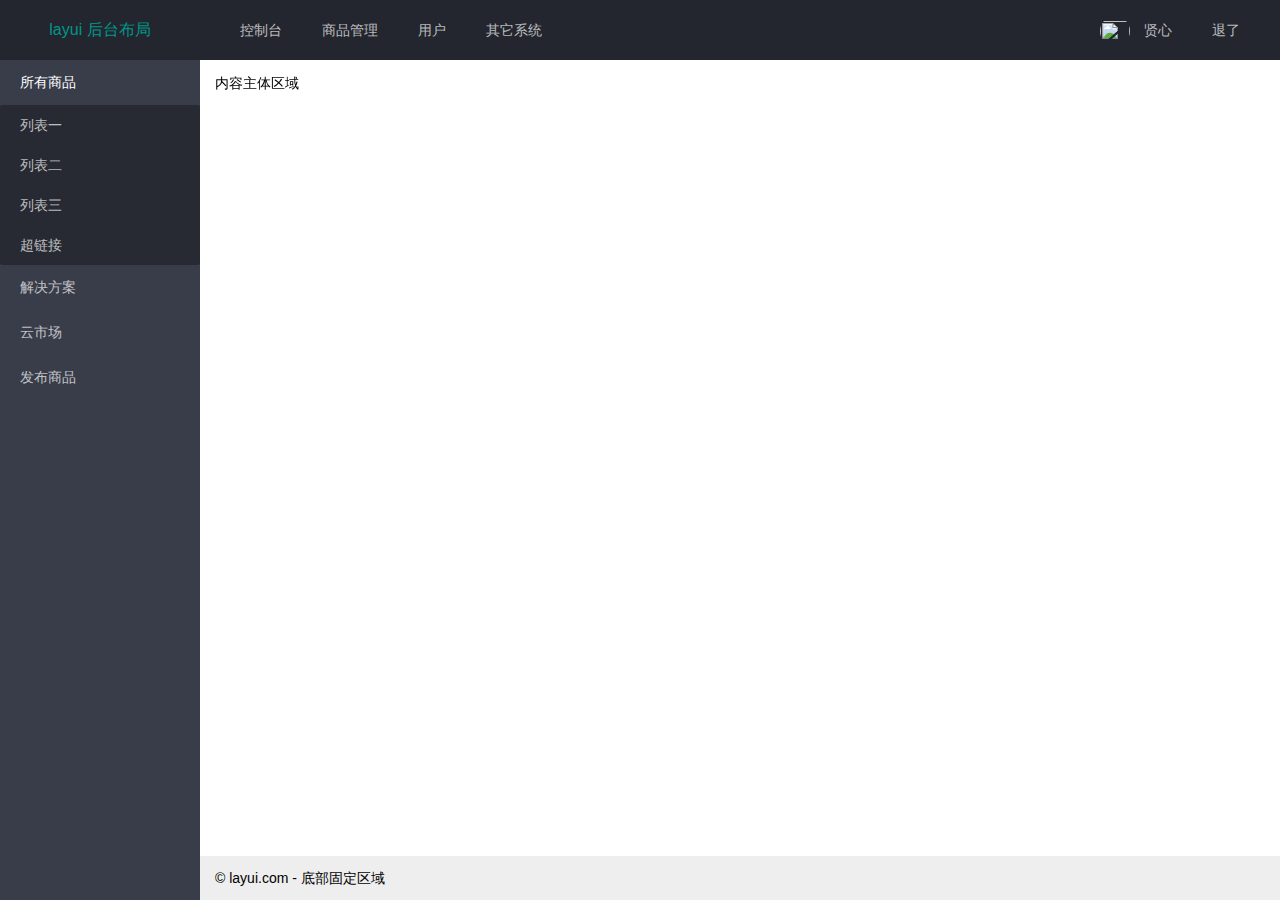
==== index.html @ 3a3e5f5c "添加index.html" ====
<!DOCTYPE html>
<html lang="en">

<head>
    <meta charset="UTF-8">
    <meta name="viewport" content="width=device-width, initial-scale=1.0">
    <title>Document</title>
    <link rel="stylesheet" href="/assets/lib/layui/css/layui.css">

</head>

<body class="layui-layout-body">
    <div class="layui-layout layui-layout-admin">
        <div class="layui-header">
            <div class="layui-logo">layui 后台布局</div>
            <!-- 头部区域（可配合layui已有的水平导航） -->
            <ul class="layui-nav layui-layout-left">
                <li class="layui-nav-item"><a href="">控制台</a></li>
                <li class="layui-nav-item"><a href="">商品管理</a></li>
                <li class="layui-nav-item"><a href="">用户</a></li>
                <li class="layui-nav-item">
                    <a href="javascript:;">其它系统</a>
                    <dl class="layui-nav-child">
                        <dd><a href="">邮件管理</a></dd>
                        <dd><a href="">消息管理</a></dd>
                        <dd><a href="">授权管理</a></dd>
                    </dl>
                </li>
            </ul>
            <ul class="layui-nav layui-layout-right">
                <li class="layui-nav-item">
                    <a href="javascript:;">
                        <img src="http://t.cn/RCzsdCq" class="layui-nav-img"> 贤心
                    </a>
                    <dl class="layui-nav-child">
                        <dd><a href="">基本资料</a></dd>
                        <dd><a href="">安全设置</a></dd>
                    </dl>
                </li>
                <li class="layui-nav-item"><a href="">退了</a></li>
            </ul>
        </div>

        <div class="layui-side layui-bg-black">
            <div class="layui-side-scroll">
                <!-- 左侧导航区域（可配合layui已有的垂直导航） -->
                <ul class="layui-nav layui-nav-tree" lay-filter="test">
                    <li class="layui-nav-item layui-nav-itemed">
                        <a class="" href="javascript:;">所有商品</a>
                        <dl class="layui-nav-child">
                            <dd><a href="javascript:;">列表一</a></dd>
                            <dd><a href="javascript:;">列表二</a></dd>
                            <dd><a href="javascript:;">列表三</a></dd>
                            <dd><a href="">超链接</a></dd>
                        </dl>
                    </li>
                    <li class="layui-nav-item">
                        <a href="javascript:;">解决方案</a>
                        <dl class="layui-nav-child">
                            <dd><a href="javascript:;">列表一</a></dd>
                            <dd><a href="javascript:;">列表二</a></dd>
                            <dd><a href="">超链接</a></dd>
                        </dl>
                    </li>
                    <li class="layui-nav-item"><a href="">云市场</a></li>
                    <li class="layui-nav-item"><a href="">发布商品</a></li>
                </ul>
            </div>
        </div>

        <div class="layui-body">
            <!-- 内容主体区域 -->
            <div style="padding: 15px;">内容主体区域</div>
        </div>

        <div class="layui-footer">
            <!-- 底部固定区域 -->
            © layui.com - 底部固定区域
        </div>
    </div>
    <script src="../src/layui.js"></script>
    <script>
        //JavaScript代码区域
        layui.use('element', function() {
            var element = layui.element;

        });
    </script>
</body>

</html>
---- assets/lib/layui/css/layui.css ----
/** layui-v2.5.5 MIT License By https://www.layui.com */
 .layui-inline,img{display:inline-block;vertical-align:middle}h1,h2,h3,h4,h5,h6{font-weight:400}.layui-edge,.layui-header,.layui-inline,.layui-main{position:relative}.layui-body,.layui-edge,.layui-elip{overflow:hidden}.layui-btn,.layui-edge,.layui-inline,img{vertical-align:middle}.layui-btn,.layui-disabled,.layui-icon,.layui-unselect{-moz-user-select:none;-webkit-user-select:none;-ms-user-select:none}.layui-elip,.layui-form-checkbox span,.layui-form-pane .layui-form-label{text-overflow:ellipsis;white-space:nowrap}.layui-breadcrumb,.layui-tree-btnGroup{visibility:hidden}blockquote,body,button,dd,div,dl,dt,form,h1,h2,h3,h4,h5,h6,input,li,ol,p,pre,td,textarea,th,ul{margin:0;padding:0;-webkit-tap-highlight-color:rgba(0,0,0,0)}a:active,a:hover{outline:0}img{border:none}li{list-style:none}table{border-collapse:collapse;border-spacing:0}h4,h5,h6{font-size:100%}button,input,optgroup,option,select,textarea{font-family:inherit;font-size:inherit;font-style:inherit;font-weight:inherit;outline:0}pre{white-space:pre-wrap;white-space:-moz-pre-wrap;white-space:-pre-wrap;white-space:-o-pre-wrap;word-wrap:break-word}body{line-height:24px;font:14px Helvetica Neue,Helvetica,PingFang SC,Tahoma,Arial,sans-serif}hr{height:1px;margin:10px 0;border:0;clear:both}a{color:#333;text-decoration:none}a:hover{color:#777}a cite{font-style:normal;*cursor:pointer}.layui-border-box,.layui-border-box *{box-sizing:border-box}.layui-box,.layui-box *{box-sizing:content-box}.layui-clear{clear:both;*zoom:1}.layui-clear:after{content:'\20';clear:both;*zoom:1;display:block;height:0}.layui-inline{*display:inline;*zoom:1}.layui-edge{display:inline-block;width:0;height:0;border-width:6px;border-style:dashed;border-color:transparent}.layui-edge-top{top:-4px;border-bottom-color:#999;border-bottom-style:solid}.layui-edge-right{border-left-color:#999;border-left-style:solid}.layui-edge-bottom{top:2px;border-top-color:#999;border-top-style:solid}.layui-edge-left{border-right-color:#999;border-right-style:solid}.layui-disabled,.layui-disabled:hover{color:#d2d2d2!important;cursor:not-allowed!important}.layui-circle{border-radius:100%}.layui-show{display:block!important}.layui-hide{display:none!important}@font-face{font-family:layui-icon;src:url(../font/iconfont.eot?v=250);src:url(../font/iconfont.eot?v=250#iefix) format('embedded-opentype'),url(../font/iconfont.woff2?v=250) format('woff2'),url(../font/iconfont.woff?v=250) format('woff'),url(../font/iconfont.ttf?v=250) format('truetype'),url(../font/iconfont.svg?v=250#layui-icon) format('svg')}.layui-icon{font-family:layui-icon!important;font-size:16px;font-style:normal;-webkit-font-smoothing:antialiased;-moz-osx-font-smoothing:grayscale}.layui-icon-reply-fill:before{content:"\e611"}.layui-icon-set-fill:before{content:"\e614"}.layui-icon-menu-fill:before{content:"\e60f"}.layui-icon-search:before{content:"\e615"}.layui-icon-share:before{content:"\e641"}.layui-icon-set-sm:before{content:"\e620"}.layui-icon-engine:before{content:"\e628"}.layui-icon-close:before{content:"\1006"}.layui-icon-close-fill:before{content:"\1007"}.layui-icon-chart-screen:before{content:"\e629"}.layui-icon-star:before{content:"\e600"}.layui-icon-circle-dot:before{content:"\e617"}.layui-icon-chat:before{content:"\e606"}.layui-icon-release:before{content:"\e609"}.layui-icon-list:before{content:"\e60a"}.layui-icon-chart:before{content:"\e62c"}.layui-icon-ok-circle:before{content:"\1005"}.layui-icon-layim-theme:before{content:"\e61b"}.layui-icon-table:before{content:"\e62d"}.layui-icon-right:before{content:"\e602"}.layui-icon-left:before{content:"\e603"}.layui-icon-cart-simple:before{content:"\e698"}.layui-icon-face-cry:before{content:"\e69c"}.layui-icon-face-smile:before{content:"\e6af"}.layui-icon-survey:before{content:"\e6b2"}.layui-icon-tree:before{content:"\e62e"}.layui-icon-upload-circle:before{content:"\e62f"}.layui-icon-add-circle:before{content:"\e61f"}.layui-icon-download-circle:before{content:"\e601"}.layui-icon-templeate-1:before{content:"\e630"}.layui-icon-util:before{content:"\e631"}.layui-icon-face-surprised:before{content:"\e664"}.layui-icon-edit:before{content:"\e642"}.layui-icon-speaker:before{content:"\e645"}.layui-icon-down:before{content:"\e61a"}.layui-icon-file:before{content:"\e621"}.layui-icon-layouts:before{content:"\e632"}.layui-icon-rate-half:before{content:"\e6c9"}.layui-icon-add-circle-fine:before{content:"\e608"}.layui-icon-prev-circle:before{content:"\e633"}.layui-icon-read:before{content:"\e705"}.layui-icon-404:before{content:"\e61c"}.layui-icon-carousel:before{content:"\e634"}.layui-icon-help:before{content:"\e607"}.layui-icon-code-circle:before{content:"\e635"}.layui-icon-water:before{content:"\e636"}.layui-icon-username:before{content:"\e66f"}.layui-icon-find-fill:before{content:"\e670"}.layui-icon-about:before{content:"\e60b"}.layui-icon-location:before{content:"\e715"}.layui-icon-up:before{content:"\e619"}.layui-icon-pause:before{content:"\e651"}.layui-icon-date:before{content:"\e637"}.layui-icon-layim-uploadfile:before{content:"\e61d"}.layui-icon-delete:before{content:"\e640"}.layui-icon-play:before{content:"\e652"}.layui-icon-top:before{content:"\e604"}.layui-icon-friends:before{content:"\e612"}.layui-icon-refresh-3:before{content:"\e9aa"}.layui-icon-ok:before{content:"\e605"}.layui-icon-layer:before{content:"\e638"}.layui-icon-face-smile-fine:before{content:"\e60c"}.layui-icon-dollar:before{content:"\e659"}.layui-icon-group:before{content:"\e613"}.layui-icon-layim-download:before{content:"\e61e"}.layui-icon-picture-fine:before{content:"\e60d"}.layui-icon-link:before{content:"\e64c"}.layui-icon-diamond:before{content:"\e735"}.layui-icon-log:before{content:"\e60e"}.layui-icon-rate-solid:before{content:"\e67a"}.layui-icon-fonts-del:before{content:"\e64f"}.layui-icon-unlink:before{content:"\e64d"}.layui-icon-fonts-clear:before{content:"\e639"}.layui-icon-triangle-r:before{content:"\e623"}.layui-icon-circle:before{content:"\e63f"}.layui-icon-radio:before{content:"\e643"}.layui-icon-align-center:before{content:"\e647"}.layui-icon-align-right:before{content:"\e648"}.layui-icon-align-left:before{content:"\e649"}.layui-icon-loading-1:before{content:"\e63e"}.layui-icon-return:before{content:"\e65c"}.layui-icon-fonts-strong:before{content:"\e62b"}.layui-icon-upload:before{content:"\e67c"}.layui-icon-dialogue:before{content:"\e63a"}.layui-icon-video:before{content:"\e6ed"}.layui-icon-headset:before{content:"\e6fc"}.layui-icon-cellphone-fine:before{content:"\e63b"}.layui-icon-add-1:before{content:"\e654"}.layui-icon-face-smile-b:before{content:"\e650"}.layui-icon-fonts-html:before{content:"\e64b"}.layui-icon-form:before{content:"\e63c"}.layui-icon-cart:before{content:"\e657"}.layui-icon-camera-fill:before{content:"\e65d"}.layui-icon-tabs:before{content:"\e62a"}.layui-icon-fonts-code:before{content:"\e64e"}.layui-icon-fire:before{content:"\e756"}.layui-icon-set:before{content:"\e716"}.layui-icon-fonts-u:before{content:"\e646"}.layui-icon-triangle-d:before{content:"\e625"}.layui-icon-tips:before{content:"\e702"}.layui-icon-picture:before{content:"\e64a"}.layui-icon-more-vertical:before{content:"\e671"}.layui-icon-flag:before{content:"\e66c"}.layui-icon-loading:before{content:"\e63d"}.layui-icon-fonts-i:before{content:"\e644"}.layui-icon-refresh-1:before{content:"\e666"}.layui-icon-rmb:before{content:"\e65e"}.layui-icon-home:before{content:"\e68e"}.layui-icon-user:before{content:"\e770"}.layui-icon-notice:before{content:"\e667"}.layui-icon-login-weibo:before{content:"\e675"}.layui-icon-voice:before{content:"\e688"}.layui-icon-upload-drag:before{content:"\e681"}.layui-icon-login-qq:before{content:"\e676"}.layui-icon-snowflake:before{content:"\e6b1"}.layui-icon-file-b:before{content:"\e655"}.layui-icon-template:before{content:"\e663"}.layui-icon-auz:before{content:"\e672"}.layui-icon-console:before{content:"\e665"}.layui-icon-app:before{content:"\e653"}.layui-icon-prev:before{content:"\e65a"}.layui-icon-website:before{content:"\e7ae"}.layui-icon-next:before{content:"\e65b"}.layui-icon-component:before{content:"\e857"}.layui-icon-more:before{content:"\e65f"}.layui-icon-login-wechat:before{content:"\e677"}.layui-icon-shrink-right:before{content:"\e668"}.layui-icon-spread-left:before{content:"\e66b"}.layui-icon-camera:before{content:"\e660"}.layui-icon-note:before{content:"\e66e"}.layui-icon-refresh:before{content:"\e669"}.layui-icon-female:before{content:"\e661"}.layui-icon-male:before{content:"\e662"}.layui-icon-password:before{content:"\e673"}.layui-icon-senior:before{content:"\e674"}.layui-icon-theme:before{content:"\e66a"}.layui-icon-tread:before{content:"\e6c5"}.layui-icon-praise:before{content:"\e6c6"}.layui-icon-star-fill:before{content:"\e658"}.layui-icon-rate:before{content:"\e67b"}.layui-icon-template-1:before{content:"\e656"}.layui-icon-vercode:before{content:"\e679"}.layui-icon-cellphone:before{content:"\e678"}.layui-icon-screen-full:before{content:"\e622"}.layui-icon-screen-restore:before{content:"\e758"}.layui-icon-cols:before{content:"\e610"}.layui-icon-export:before{content:"\e67d"}.layui-icon-print:before{content:"\e66d"}.layui-icon-slider:before{content:"\e714"}.layui-icon-addition:before{content:"\e624"}.layui-icon-subtraction:before{content:"\e67e"}.layui-icon-service:before{content:"\e626"}.layui-icon-transfer:before{content:"\e691"}.layui-main{width:1140px;margin:0 auto}.layui-header{z-index:1000;height:60px}.layui-header a:hover{transition:all .5s;-webkit-transition:all .5s}.layui-side{position:fixed;left:0;top:0;bottom:0;z-index:999;width:200px;overflow-x:hidden}.layui-side-scroll{position:relative;width:220px;height:100%;overflow-x:hidden}.layui-body{position:absolute;left:200px;right:0;top:0;bottom:0;z-index:998;width:auto;overflow-y:auto;box-sizing:border-box}.layui-layout-body{overflow:hidden}.layui-layout-admin .layui-header{background-color:#23262E}.layui-layout-admin .layui-side{top:60px;width:200px;overflow-x:hidden}.layui-layout-admin .layui-body{position:fixed;top:60px;bottom:44px}.layui-layout-admin .layui-main{width:auto;margin:0 15px}.layui-layout-admin .layui-footer{position:fixed;left:200px;right:0;bottom:0;height:44px;line-height:44px;padding:0 15px;background-color:#eee}.layui-layout-admin .layui-logo{position:absolute;left:0;top:0;width:200px;height:100%;line-height:60px;text-align:center;color:#009688;font-size:16px}.layui-layout-admin .layui-header .layui-nav{background:0 0}.layui-layout-left{position:absolute!important;left:200px;top:0}.layui-layout-right{position:absolute!important;right:0;top:0}.layui-container{position:relative;margin:0 auto;padding:0 15px;box-sizing:border-box}.layui-fluid{position:relative;margin:0 auto;padding:0 15px}.layui-row:after,.layui-row:before{content:'';display:block;clear:both}.layui-col-lg1,.layui-col-lg10,.layui-col-lg11,.layui-col-lg12,.layui-col-lg2,.layui-col-lg3,.layui-col-lg4,.layui-col-lg5,.layui-col-lg6,.layui-col-lg7,.layui-col-lg8,.layui-col-lg9,.layui-col-md1,.layui-col-md10,.layui-col-md11,.layui-col-md12,.layui-col-md2,.layui-col-md3,.layui-col-md4,.layui-col-md5,.layui-col-md6,.layui-col-md7,.layui-col-md8,.layui-col-md9,.layui-col-sm1,.layui-col-sm10,.layui-col-sm11,.layui-col-sm12,.layui-col-sm2,.layui-col-sm3,.layui-col-sm4,.layui-col-sm5,.layui-col-sm6,.layui-col-sm7,.layui-col-sm8,.layui-col-sm9,.layui-col-xs1,.layui-col-xs10,.layui-col-xs11,.layui-col-xs12,.layui-col-xs2,.layui-col-xs3,.layui-col-xs4,.layui-col-xs5,.layui-col-xs6,.layui-col-xs7,.layui-col-xs8,.layui-col-xs9{position:relative;display:block;box-sizing:border-box}.layui-col-xs1,.layui-col-xs10,.layui-col-xs11,.layui-col-xs12,.layui-col-xs2,.layui-col-xs3,.layui-col-xs4,.layui-col-xs5,.layui-col-xs6,.layui-col-xs7,.layui-col-xs8,.layui-col-xs9{float:left}.layui-col-xs1{width:8.33333333%}.layui-col-xs2{width:16.66666667%}.layui-col-xs3{width:25%}.layui-col-xs4{width:33.33333333%}.layui-col-xs5{width:41.66666667%}.layui-col-xs6{width:50%}.layui-col-xs7{width:58.33333333%}.layui-col-xs8{width:66.66666667%}.layui-col-xs9{width:75%}.layui-col-xs10{width:83.33333333%}.layui-col-xs11{width:91.66666667%}.layui-col-xs12{width:100%}.layui-col-xs-offset1{margin-left:8.33333333%}.layui-col-xs-offset2{margin-left:16.66666667%}.layui-col-xs-offset3{margin-left:25%}.layui-col-xs-offset4{margin-left:33.33333333%}.layui-col-xs-offset5{margin-left:41.66666667%}.layui-col-xs-offset6{margin-left:50%}.layui-col-xs-offset7{margin-left:58.33333333%}.layui-col-xs-offset8{margin-left:66.66666667%}.layui-col-xs-offset9{margin-left:75%}.layui-col-xs-offset10{margin-left:83.33333333%}.layui-col-xs-offset11{margin-left:91.66666667%}.layui-col-xs-offset12{margin-left:100%}@media screen and (max-width:768px){.layui-hide-xs{display:none!important}.layui-show-xs-block{display:block!important}.layui-show-xs-inline{display:inline!important}.layui-show-xs-inline-block{display:inline-block!important}}@media screen and (min-width:768px){.layui-container{width:750px}.layui-hide-sm{display:none!important}.layui-show-sm-block{display:block!important}.layui-show-sm-inline{display:inline!important}.layui-show-sm-inline-block{display:inline-block!important}.layui-col-sm1,.layui-col-sm10,.layui-col-sm11,.layui-col-sm12,.layui-col-sm2,.layui-col-sm3,.layui-col-sm4,.layui-col-sm5,.layui-col-sm6,.layui-col-sm7,.layui-col-sm8,.layui-col-sm9{float:left}.layui-col-sm1{width:8.33333333%}.layui-col-sm2{width:16.66666667%}.layui-col-sm3{width:25%}.layui-col-sm4{width:33.33333333%}.layui-col-sm5{width:41.66666667%}.layui-col-sm6{width:50%}.layui-col-sm7{width:58.33333333%}.layui-col-sm8{width:66.66666667%}.layui-col-sm9{width:75%}.layui-col-sm10{width:83.33333333%}.layui-col-sm11{width:91.66666667%}.layui-col-sm12{width:100%}.layui-col-sm-offset1{margin-left:8.33333333%}.layui-col-sm-offset2{margin-left:16.66666667%}.layui-col-sm-offset3{margin-left:25%}.layui-col-sm-offset4{margin-left:33.33333333%}.layui-col-sm-offset5{margin-left:41.66666667%}.layui-col-sm-offset6{margin-left:50%}.layui-col-sm-offset7{margin-left:58.33333333%}.layui-col-sm-offset8{margin-left:66.66666667%}.layui-col-sm-offset9{margin-left:75%}.layui-col-sm-offset10{margin-left:83.33333333%}.layui-col-sm-offset11{margin-left:91.66666667%}.layui-col-sm-offset12{margin-left:100%}}@media screen and (min-width:992px){.layui-container{width:970px}.layui-hide-md{display:none!important}.layui-show-md-block{display:block!important}.layui-show-md-inline{display:inline!important}.layui-show-md-inline-block{display:inline-block!important}.layui-col-md1,.layui-col-md10,.layui-col-md11,.layui-col-md12,.layui-col-md2,.layui-col-md3,.layui-col-md4,.layui-col-md5,.layui-col-md6,.layui-col-md7,.layui-col-md8,.layui-col-md9{float:left}.layui-col-md1{width:8.33333333%}.layui-col-md2{width:16.66666667%}.layui-col-md3{width:25%}.layui-col-md4{width:33.33333333%}.layui-col-md5{width:41.66666667%}.layui-col-md6{width:50%}.layui-col-md7{width:58.33333333%}.layui-col-md8{width:66.66666667%}.layui-col-md9{width:75%}.layui-col-md10{width:83.33333333%}.layui-col-md11{width:91.66666667%}.layui-col-md12{width:100%}.layui-col-md-offset1{margin-left:8.33333333%}.layui-col-md-offset2{margin-left:16.66666667%}.layui-col-md-offset3{margin-left:25%}.layui-col-md-offset4{margin-left:33.33333333%}.layui-col-md-offset5{margin-left:41.66666667%}.layui-col-md-offset6{margin-left:50%}.layui-col-md-offset7{margin-left:58.33333333%}.layui-col-md-offset8{margin-left:66.66666667%}.layui-col-md-offset9{margin-left:75%}.layui-col-md-offset10{margin-left:83.33333333%}.layui-col-md-offset11{margin-left:91.66666667%}.layui-col-md-offset12{margin-left:100%}}@media screen and (min-width:1200px){.layui-container{width:1170px}.layui-hide-lg{display:none!important}.layui-show-lg-block{display:block!important}.layui-show-lg-inline{display:inline!important}.layui-show-lg-inline-block{display:inline-block!important}.layui-col-lg1,.layui-col-lg10,.layui-col-lg11,.layui-col-lg12,.layui-col-lg2,.layui-col-lg3,.layui-col-lg4,.layui-col-lg5,.layui-col-lg6,.layui-col-lg7,.layui-col-lg8,.layui-col-lg9{float:left}.layui-col-lg1{width:8.33333333%}.layui-col-lg2{width:16.66666667%}.layui-col-lg3{width:25%}.layui-col-lg4{width:33.33333333%}.layui-col-lg5{width:41.66666667%}.layui-col-lg6{width:50%}.layui-col-lg7{width:58.33333333%}.layui-col-lg8{width:66.66666667%}.layui-col-lg9{width:75%}.layui-col-lg10{width:83.33333333%}.layui-col-lg11{width:91.66666667%}.layui-col-lg12{width:100%}.layui-col-lg-offset1{margin-left:8.33333333%}.layui-col-lg-offset2{margin-left:16.66666667%}.layui-col-lg-offset3{margin-left:25%}.layui-col-lg-offset4{margin-left:33.33333333%}.layui-col-lg-offset5{margin-left:41.66666667%}.layui-col-lg-offset6{margin-left:50%}.layui-col-lg-offset7{margin-left:58.33333333%}.layui-col-lg-offset8{margin-left:66.66666667%}.layui-col-lg-offset9{margin-left:75%}.layui-col-lg-offset10{margin-left:83.33333333%}.layui-col-lg-offset11{margin-left:91.66666667%}.layui-col-lg-offset12{margin-left:100%}}.layui-col-space1{margin:-.5px}.layui-col-space1>*{padding:.5px}.layui-col-space3{margin:-1.5px}.layui-col-space3>*{padding:1.5px}.layui-col-space5{margin:-2.5px}.layui-col-space5>*{padding:2.5px}.layui-col-space8{margin:-3.5px}.layui-col-space8>*{padding:3.5px}.layui-col-space10{margin:-5px}.layui-col-space10>*{padding:5px}.layui-col-space12{margin:-6px}.layui-col-space12>*{padding:6px}.layui-col-space15{margin:-7.5px}.layui-col-space15>*{padding:7.5px}.layui-col-space18{margin:-9px}.layui-col-space18>*{padding:9px}.layui-col-space20{margin:-10px}.layui-col-space20>*{padding:10px}.layui-col-space22{margin:-11px}.layui-col-space22>*{padding:11px}.layui-col-space25{margin:-12.5px}.layui-col-space25>*{padding:12.5px}.layui-col-space30{margin:-15px}.layui-col-space30>*{padding:15px}.layui-btn,.layui-input,.layui-select,.layui-textarea,.layui-upload-button{outline:0;-webkit-appearance:none;transition:all .3s;-webkit-transition:all .3s;box-sizing:border-box}.layui-elem-quote{margin-bottom:10px;padding:15px;line-height:22px;border-left:5px solid #009688;border-radius:0 2px 2px 0;background-color:#f2f2f2}.layui-quote-nm{border-style:solid;border-width:1px 1px 1px 5px;background:0 0}.layui-elem-field{margin-bottom:10px;padding:0;border-width:1px;border-style:solid}.layui-elem-field legend{margin-left:20px;padding:0 10px;font-size:20px;font-weight:300}.layui-field-title{margin:10px 0 20px;border-width:1px 0 0}.layui-field-box{padding:10px 15px}.layui-field-title .layui-field-box{padding:10px 0}.layui-progress{position:relative;height:6px;border-radius:20px;background-color:#e2e2e2}.layui-progress-bar{position:absolute;left:0;top:0;width:0;max-width:100%;height:6px;border-radius:20px;text-align:right;background-color:#5FB878;transition:all .3s;-webkit-transition:all .3s}.layui-progress-big,.layui-progress-big .layui-progress-bar{height:18px;line-height:18px}.layui-progress-text{position:relative;top:-20px;line-height:18px;font-size:12px;color:#666}.layui-progress-big .layui-progress-text{position:static;padding:0 10px;color:#fff}.layui-collapse{border-width:1px;border-style:solid;border-radius:2px}.layui-colla-content,.layui-colla-item{border-top-width:1px;border-top-style:solid}.layui-colla-item:first-child{border-top:none}.layui-colla-title{position:relative;height:42px;line-height:42px;padding:0 15px 0 35px;color:#333;background-color:#f2f2f2;cursor:pointer;font-size:14px;overflow:hidden}.layui-colla-content{display:none;padding:10px 15px;line-height:22px;color:#666}.layui-colla-icon{position:absolute;left:15px;top:0;font-size:14px}.layui-card{margin-bottom:15px;border-radius:2px;background-color:#fff;box-shadow:0 1px 2px 0 rgba(0,0,0,.05)}.layui-card:last-child{margin-bottom:0}.layui-card-header{position:relative;height:42px;line-height:42px;padding:0 15px;border-bottom:1px solid #f6f6f6;color:#333;border-radius:2px 2px 0 0;font-size:14px}.layui-bg-black,.layui-bg-blue,.layui-bg-cyan,.layui-bg-green,.layui-bg-orange,.layui-bg-red{color:#fff!important}.layui-card-body{position:relative;padding:10px 15px;line-height:24px}.layui-card-body[pad15]{padding:15px}.layui-card-body[pad20]{padding:20px}.layui-card-body .layui-table{margin:5px 0}.layui-card .layui-tab{margin:0}.layui-panel-window{position:relative;padding:15px;border-radius:0;border-top:5px solid #E6E6E6;background-color:#fff}.layui-auxiliar-moving{position:fixed;left:0;right:0;top:0;bottom:0;width:100%;height:100%;background:0 0;z-index:9999999999}.layui-form-label,.layui-form-mid,.layui-form-select,.layui-input-block,.layui-input-inline,.layui-textarea{position:relative}.layui-bg-red{background-color:#FF5722!important}.layui-bg-orange{background-color:#FFB800!important}.layui-bg-green{background-color:#009688!important}.layui-bg-cyan{background-color:#2F4056!important}.layui-bg-blue{background-color:#1E9FFF!important}.layui-bg-black{background-color:#393D49!important}.layui-bg-gray{background-color:#eee!important;color:#666!important}.layui-badge-rim,.layui-colla-content,.layui-colla-item,.layui-collapse,.layui-elem-field,.layui-form-pane .layui-form-item[pane],.layui-form-pane .layui-form-label,.layui-input,.layui-layedit,.layui-layedit-tool,.layui-quote-nm,.layui-select,.layui-tab-bar,.layui-tab-card,.layui-tab-title,.layui-tab-title .layui-this:after,.layui-textarea{border-color:#e6e6e6}.layui-timeline-item:before,hr{background-color:#e6e6e6}.layui-text{line-height:22px;font-size:14px;color:#666}.layui-text h1,.layui-text h2,.layui-text h3{font-weight:500;color:#333}.layui-text h1{font-size:30px}.layui-text h2{font-size:24px}.layui-text h3{font-size:18px}.layui-text a:not(.layui-btn){color:#01AAED}.layui-text a:not(.layui-btn):hover{text-decoration:underline}.layui-text ul{padding:5px 0 5px 15px}.layui-text ul li{margin-top:5px;list-style-type:disc}.layui-text em,.layui-word-aux{color:#999!important;padding:0 5px!important}.layui-btn{display:inline-block;height:38px;line-height:38px;padding:0 18px;background-color:#009688;color:#fff;white-space:nowrap;text-align:center;font-size:14px;border:none;border-radius:2px;cursor:pointer}.layui-btn:hover{opacity:.8;filter:alpha(opacity=80);color:#fff}.layui-btn:active{opacity:1;filter:alpha(opacity=100)}.layui-btn+.layui-btn{margin-left:10px}.layui-btn-container{font-size:0}.layui-btn-container .layui-btn{margin-right:10px;margin-bottom:10px}.layui-btn-container .layui-btn+.layui-btn{margin-left:0}.layui-table .layui-btn-container .layui-btn{margin-bottom:9px}.layui-btn-radius{border-radius:100px}.layui-btn .layui-icon{margin-right:3px;font-size:18px;vertical-align:bottom;vertical-align:middle\9}.layui-btn-primary{border:1px solid #C9C9C9;background-color:#fff;color:#555}.layui-btn-primary:hover{border-color:#009688;color:#333}.layui-btn-normal{background-color:#1E9FFF}.layui-btn-warm{background-color:#FFB800}.layui-btn-danger{background-color:#FF5722}.layui-btn-checked{background-color:#5FB878}.layui-btn-disabled,.layui-btn-disabled:active,.layui-btn-disabled:hover{border:1px solid #e6e6e6;background-color:#FBFBFB;color:#C9C9C9;cursor:not-allowed;opacity:1}.layui-btn-lg{height:44px;line-height:44px;padding:0 25px;font-size:16px}.layui-btn-sm{height:30px;line-height:30px;padding:0 10px;font-size:12px}.layui-btn-sm i{font-size:16px!important}.layui-btn-xs{height:22px;line-height:22px;padding:0 5px;font-size:12px}.layui-btn-xs i{font-size:14px!important}.layui-btn-group{display:inline-block;vertical-align:middle;font-size:0}.layui-btn-group .layui-btn{margin-left:0!important;margin-right:0!important;border-left:1px solid rgba(255,255,255,.5);border-radius:0}.layui-btn-group .layui-btn-primary{border-left:none}.layui-btn-group .layui-btn-primary:hover{border-color:#C9C9C9;color:#009688}.layui-btn-group .layui-btn:first-child{border-left:none;border-radius:2px 0 0 2px}.layui-btn-group .layui-btn-primary:first-child{border-left:1px solid #c9c9c9}.layui-btn-group .layui-btn:last-child{border-radius:0 2px 2px 0}.layui-btn-group .layui-btn+.layui-btn{margin-left:0}.layui-btn-group+.layui-btn-group{margin-left:10px}.layui-btn-fluid{width:100%}.layui-input,.layui-select,.layui-textarea{height:38px;line-height:1.3;line-height:38px\9;border-width:1px;border-style:solid;background-color:#fff;border-radius:2px}.layui-input::-webkit-input-placeholder,.layui-select::-webkit-input-placeholder,.layui-textarea::-webkit-input-placeholder{line-height:1.3}.layui-input,.layui-textarea{display:block;width:100%;padding-left:10px}.layui-input:hover,.layui-textarea:hover{border-color:#D2D2D2!important}.layui-input:focus,.layui-textarea:focus{border-color:#C9C9C9!important}.layui-textarea{min-height:100px;height:auto;line-height:20px;padding:6px 10px;resize:vertical}.layui-select{padding:0 10px}.layui-form input[type=checkbox],.layui-form input[type=radio],.layui-form select{display:none}.layui-form [lay-ignore]{display:initial}.layui-form-item{margin-bottom:15px;clear:both;*zoom:1}.layui-form-item:after{content:'\20';clear:both;*zoom:1;display:block;height:0}.layui-form-label{float:left;display:block;padding:9px 15px;width:80px;font-weight:400;line-height:20px;text-align:right}.layui-form-label-col{display:block;float:none;padding:9px 0;line-height:20px;text-align:left}.layui-form-item .layui-inline{margin-bottom:5px;margin-right:10px}.layui-input-block{margin-left:110px;min-height:36px}.layui-input-inline{display:inline-block;vertical-align:middle}.layui-form-item .layui-input-inline{float:left;width:190px;margin-right:10px}.layui-form-text .layui-input-inline{width:auto}.layui-form-mid{float:left;display:block;padding:9px 0!important;line-height:20px;margin-right:10px}.layui-form-danger+.layui-form-select .layui-input,.layui-form-danger:focus{border-color:#FF5722!important}.layui-form-select .layui-input{padding-right:30px;cursor:pointer}.layui-form-select .layui-edge{position:absolute;right:10px;top:50%;margin-top:-3px;cursor:pointer;border-width:6px;border-top-color:#c2c2c2;border-top-style:solid;transition:all .3s;-webkit-transition:all .3s}.layui-form-select dl{display:none;position:absolute;left:0;top:42px;padding:5px 0;z-index:899;min-width:100%;border:1px solid #d2d2d2;max-height:300px;overflow-y:auto;background-color:#fff;border-radius:2px;box-shadow:0 2px 4px rgba(0,0,0,.12);box-sizing:border-box}.layui-form-select dl dd,.layui-form-select dl dt{padding:0 10px;line-height:36px;white-space:nowrap;overflow:hidden;text-overflow:ellipsis}.layui-form-select dl dt{font-size:12px;color:#999}.layui-form-select dl dd{cursor:pointer}.layui-form-select dl dd:hover{background-color:#f2f2f2;-webkit-transition:.5s all;transition:.5s all}.layui-form-select .layui-select-group dd{padding-left:20px}.layui-form-select dl dd.layui-select-tips{padding-left:10px!important;color:#999}.layui-form-select dl dd.layui-this{background-color:#5FB878;color:#fff}.layui-form-checkbox,.layui-form-select dl dd.layui-disabled{background-color:#fff}.layui-form-selected dl{display:block}.layui-form-checkbox,.layui-form-checkbox *,.layui-form-switch{display:inline-block;vertical-align:middle}.layui-form-selected .layui-edge{margin-top:-9px;-webkit-transform:rotate(180deg);transform:rotate(180deg);margin-top:-3px\9}:root .layui-form-selected .layui-edge{margin-top:-9px\0/IE9}.layui-form-selectup dl{top:auto;bottom:42px}.layui-select-none{margin:5px 0;text-align:center;color:#999}.layui-select-disabled .layui-disabled{border-color:#eee!important}.layui-select-disabled .layui-edge{border-top-color:#d2d2d2}.layui-form-checkbox{position:relative;height:30px;line-height:30px;margin-right:10px;padding-right:30px;cursor:pointer;font-size:0;-webkit-transition:.1s linear;transition:.1s linear;box-sizing:border-box}.layui-form-checkbox span{padding:0 10px;height:100%;font-size:14px;border-radius:2px 0 0 2px;background-color:#d2d2d2;color:#fff;overflow:hidden}.layui-form-checkbox:hover span{background-color:#c2c2c2}.layui-form-checkbox i{position:absolute;right:0;top:0;width:30px;height:28px;border:1px solid #d2d2d2;border-left:none;border-radius:0 2px 2px 0;color:#fff;font-size:20px;text-align:center}.layui-form-checkbox:hover i{border-color:#c2c2c2;color:#c2c2c2}.layui-form-checked,.layui-form-checked:hover{border-color:#5FB878}.layui-form-checked span,.layui-form-checked:hover span{background-color:#5FB878}.layui-form-checked i,.layui-form-checked:hover i{color:#5FB878}.layui-form-item .layui-form-checkbox{margin-top:4px}.layui-form-checkbox[lay-skin=primary]{height:auto!important;line-height:normal!important;min-width:18px;min-height:18px;border:none!important;margin-right:0;padding-left:28px;padding-right:0;background:0 0}.layui-form-checkbox[lay-skin=primary] span{padding-left:0;padding-right:15px;line-height:18px;background:0 0;color:#666}.layui-form-checkbox[lay-skin=primary] i{right:auto;left:0;width:16px;height:16px;line-height:16px;border:1px solid #d2d2d2;font-size:12px;border-radius:2px;background-color:#fff;-webkit-transition:.1s linear;transition:.1s linear}.layui-form-checkbox[lay-skin=primary]:hover i{border-color:#5FB878;color:#fff}.layui-form-checked[lay-skin=primary] i{border-color:#5FB878!important;background-color:#5FB878;color:#fff}.layui-checkbox-disbaled[lay-skin=primary] span{background:0 0!important;color:#c2c2c2}.layui-checkbox-disbaled[lay-skin=primary]:hover i{border-color:#d2d2d2}.layui-form-item .layui-form-checkbox[lay-skin=primary]{margin-top:10px}.layui-form-switch{position:relative;height:22px;line-height:22px;min-width:35px;padding:0 5px;margin-top:8px;border:1px solid #d2d2d2;border-radius:20px;cursor:pointer;background-color:#fff;-webkit-transition:.1s linear;transition:.1s linear}.layui-form-switch i{position:absolute;left:5px;top:3px;width:16px;height:16px;border-radius:20px;background-color:#d2d2d2;-webkit-transition:.1s linear;transition:.1s linear}.layui-form-switch em{position:relative;top:0;width:25px;margin-left:21px;padding:0!important;text-align:center!important;color:#999!important;font-style:normal!important;font-size:12px}.layui-form-onswitch{border-color:#5FB878;background-color:#5FB878}.layui-checkbox-disbaled,.layui-checkbox-disbaled i{border-color:#e2e2e2!important}.layui-form-onswitch i{left:100%;margin-left:-21px;background-color:#fff}.layui-form-onswitch em{margin-left:5px;margin-right:21px;color:#fff!important}.layui-checkbox-disbaled span{background-color:#e2e2e2!important}.layui-checkbox-disbaled:hover i{color:#fff!important}[lay-radio]{display:none}.layui-form-radio,.layui-form-radio *{display:inline-block;vertical-align:middle}.layui-form-radio{line-height:28px;margin:6px 10px 0 0;padding-right:10px;cursor:pointer;font-size:0}.layui-form-radio *{font-size:14px}.layui-form-radio>i{margin-right:8px;font-size:22px;color:#c2c2c2}.layui-form-radio>i:hover,.layui-form-radioed>i{color:#5FB878}.layui-radio-disbaled>i{color:#e2e2e2!important}.layui-form-pane .layui-form-label{width:110px;padding:8px 15px;height:38px;line-height:20px;border-width:1px;border-style:solid;border-radius:2px 0 0 2px;text-align:center;background-color:#FBFBFB;overflow:hidden;box-sizing:border-box}.layui-form-pane .layui-input-inline{margin-left:-1px}.layui-form-pane .layui-input-block{margin-left:110px;left:-1px}.layui-form-pane .layui-input{border-radius:0 2px 2px 0}.layui-form-pane .layui-form-text .layui-form-label{float:none;width:100%;border-radius:2px;box-sizing:border-box;text-align:left}.layui-form-pane .layui-form-text .layui-input-inline{display:block;margin:0;top:-1px;clear:both}.layui-form-pane .layui-form-text .layui-input-block{margin:0;left:0;top:-1px}.layui-form-pane .layui-form-text .layui-textarea{min-height:100px;border-radius:0 0 2px 2px}.layui-form-pane .layui-form-checkbox{margin:4px 0 4px 10px}.layui-form-pane .layui-form-radio,.layui-form-pane .layui-form-switch{margin-top:6px;margin-left:10px}.layui-form-pane .layui-form-item[pane]{position:relative;border-width:1px;border-style:solid}.layui-form-pane .layui-form-item[pane] .layui-form-label{position:absolute;left:0;top:0;height:100%;border-width:0 1px 0 0}.layui-form-pane .layui-form-item[pane] .layui-input-inline{margin-left:110px}@media screen and (max-width:450px){.layui-form-item .layui-form-label{text-overflow:ellipsis;overflow:hidden;white-space:nowrap}.layui-form-item .layui-inline{display:block;margin-right:0;margin-bottom:20px;clear:both}.layui-form-item .layui-inline:after{content:'\20';clear:both;display:block;height:0}.layui-form-item .layui-input-inline{display:block;float:none;left:-3px;width:auto;margin:0 0 10px 112px}.layui-form-item .layui-input-inline+.layui-form-mid{margin-left:110px;top:-5px;padding:0}.layui-form-item .layui-form-checkbox{margin-right:5px;margin-bottom:5px}}.layui-layedit{border-width:1px;border-style:solid;border-radius:2px}.layui-layedit-tool{padding:3px 5px;border-bottom-width:1px;border-bottom-style:solid;font-size:0}.layedit-tool-fixed{position:fixed;top:0;border-top:1px solid #e2e2e2}.layui-layedit-tool .layedit-tool-mid,.layui-layedit-tool .layui-icon{display:inline-block;vertical-align:middle;text-align:center;font-size:14px}.layui-layedit-tool .layui-icon{position:relative;width:32px;height:30px;line-height:30px;margin:3px 5px;color:#777;cursor:pointer;border-radius:2px}.layui-layedit-tool .layui-icon:hover{color:#393D49}.layui-layedit-tool .layui-icon:active{color:#000}.layui-layedit-tool .layedit-tool-active{background-color:#e2e2e2;color:#000}.layui-layedit-tool .layui-disabled,.layui-layedit-tool .layui-disabled:hover{color:#d2d2d2;cursor:not-allowed}.layui-layedit-tool .layedit-tool-mid{width:1px;height:18px;margin:0 10px;background-color:#d2d2d2}.layedit-tool-html{width:50px!important;font-size:30px!important}.layedit-tool-b,.layedit-tool-code,.layedit-tool-help{font-size:16px!important}.layedit-tool-d,.layedit-tool-face,.layedit-tool-image,.layedit-tool-unlink{font-size:18px!important}.layedit-tool-image input{position:absolute;font-size:0;left:0;top:0;width:100%;height:100%;opacity:.01;filter:Alpha(opacity=1);cursor:pointer}.layui-layedit-iframe iframe{display:block;width:100%}#LAY_layedit_code{overflow:hidden}.layui-laypage{display:inline-block;*display:inline;*zoom:1;vertical-align:middle;margin:10px 0;font-size:0}.layui-laypage>a:first-child,.layui-laypage>a:first-child em{border-radius:2px 0 0 2px}.layui-laypage>a:last-child,.layui-laypage>a:last-child em{border-radius:0 2px 2px 0}.layui-laypage>:first-child{margin-left:0!important}.layui-laypage>:last-child{margin-right:0!important}.layui-laypage a,.layui-laypage button,.layui-laypage input,.layui-laypage select,.layui-laypage span{border:1px solid #e2e2e2}.layui-laypage a,.layui-laypage span{display:inline-block;*display:inline;*zoom:1;vertical-align:middle;padding:0 15px;height:28px;line-height:28px;margin:0 -1px 5px 0;background-color:#fff;color:#333;font-size:12px}.layui-flow-more a *,.layui-laypage input,.layui-table-view select[lay-ignore]{display:inline-block}.layui-laypage a:hover{color:#009688}.layui-laypage em{font-style:normal}.layui-laypage .layui-laypage-spr{color:#999;font-weight:700}.layui-laypage a{text-decoration:none}.layui-laypage .layui-laypage-curr{position:relative}.layui-laypage .layui-laypage-curr em{position:relative;color:#fff}.layui-laypage .layui-laypage-curr .layui-laypage-em{position:absolute;left:-1px;top:-1px;padding:1px;width:100%;height:100%;background-color:#009688}.layui-laypage-em{border-radius:2px}.layui-laypage-next em,.layui-laypage-prev em{font-family:Sim sun;font-size:16px}.layui-laypage .layui-laypage-count,.layui-laypage .layui-laypage-limits,.layui-laypage .layui-laypage-refresh,.layui-laypage .layui-laypage-skip{margin-left:10px;margin-right:10px;padding:0;border:none}.layui-laypage .layui-laypage-limits,.layui-laypage .layui-laypage-refresh{vertical-align:top}.layui-laypage .layui-laypage-refresh i{font-size:18px;cursor:pointer}.layui-laypage select{height:22px;padding:3px;border-radius:2px;cursor:pointer}.layui-laypage .layui-laypage-skip{height:30px;line-height:30px;color:#999}.layui-laypage button,.layui-laypage input{height:30px;line-height:30px;border-radius:2px;vertical-align:top;background-color:#fff;box-sizing:border-box}.layui-laypage input{width:40px;margin:0 10px;padding:0 3px;text-align:center}.layui-laypage input:focus,.layui-laypage select:focus{border-color:#009688!important}.layui-laypage button{margin-left:10px;padding:0 10px;cursor:pointer}.layui-table,.layui-table-view{margin:10px 0}.layui-flow-more{margin:10px 0;text-align:center;color:#999;font-size:14px}.layui-flow-more a{height:32px;line-height:32px}.layui-flow-more a *{vertical-align:top}.layui-flow-more a cite{padding:0 20px;border-radius:3px;background-color:#eee;color:#333;font-style:normal}.layui-flow-more a cite:hover{opacity:.8}.layui-flow-more a i{font-size:30px;color:#737383}.layui-table{width:100%;background-color:#fff;color:#666}.layui-table tr{transition:all .3s;-webkit-transition:all .3s}.layui-table th{text-align:left;font-weight:400}.layui-table tbody tr:hover,.layui-table thead tr,.layui-table-click,.layui-table-header,.layui-table-hover,.layui-table-mend,.layui-table-patch,.layui-table-tool,.layui-table-total,.layui-table-total tr,.layui-table[lay-even] tr:nth-child(even){background-color:#f2f2f2}.layui-table td,.layui-table th,.layui-table-col-set,.layui-table-fixed-r,.layui-table-grid-down,.layui-table-header,.layui-table-page,.layui-table-tips-main,.layui-table-tool,.layui-table-total,.layui-table-view,.layui-table[lay-skin=line],.layui-table[lay-skin=row]{border-width:1px;border-style:solid;border-color:#e6e6e6}.layui-table td,.layui-table th{position:relative;padding:9px 15px;min-height:20px;line-height:20px;font-size:14px}.layui-table[lay-skin=line] td,.layui-table[lay-skin=line] th{border-width:0 0 1px}.layui-table[lay-skin=row] td,.layui-table[lay-skin=row] th{border-width:0 1px 0 0}.layui-table[lay-skin=nob] td,.layui-table[lay-skin=nob] th{border:none}.layui-table img{max-width:100px}.layui-table[lay-size=lg] td,.layui-table[lay-size=lg] th{padding:15px 30px}.layui-table-view .layui-table[lay-size=lg] .layui-table-cell{height:40px;line-height:40px}.layui-table[lay-size=sm] td,.layui-table[lay-size=sm] th{font-size:12px;padding:5px 10px}.layui-table-view .layui-table[lay-size=sm] .layui-table-cell{height:20px;line-height:20px}.layui-table[lay-data]{display:none}.layui-table-box{position:relative;overflow:hidden}.layui-table-view .layui-table{position:relative;width:auto;margin:0}.layui-table-view .layui-table[lay-skin=line]{border-width:0 1px 0 0}.layui-table-view .layui-table[lay-skin=row]{border-width:0 0 1px}.layui-table-view .layui-table td,.layui-table-view .layui-table th{padding:5px 0;border-top:none;border-left:none}.layui-table-view .layui-table th.layui-unselect .layui-table-cell span{cursor:pointer}.layui-table-view .layui-table td{cursor:default}.layui-table-view .layui-table td[data-edit=text]{cursor:text}.layui-table-view .layui-form-checkbox[lay-skin=primary] i{width:18px;height:18px}.layui-table-view .layui-form-radio{line-height:0;padding:0}.layui-table-view .layui-form-radio>i{margin:0;font-size:20px}.layui-table-init{position:absolute;left:0;top:0;width:100%;height:100%;text-align:center;z-index:110}.layui-table-init .layui-icon{position:absolute;left:50%;top:50%;margin:-15px 0 0 -15px;font-size:30px;color:#c2c2c2}.layui-table-header{border-width:0 0 1px;overflow:hidden}.layui-table-header .layui-table{margin-bottom:-1px}.layui-table-tool .layui-inline[lay-event]{position:relative;width:26px;height:26px;padding:5px;line-height:16px;margin-right:10px;text-align:center;color:#333;border:1px solid #ccc;cursor:pointer;-webkit-transition:.5s all;transition:.5s all}.layui-table-tool .layui-inline[lay-event]:hover{border:1px solid #999}.layui-table-tool-temp{padding-right:120px}.layui-table-tool-self{position:absolute;right:17px;top:10px}.layui-table-tool .layui-table-tool-self .layui-inline[lay-event]{margin:0 0 0 10px}.layui-table-tool-panel{position:absolute;top:29px;left:-1px;padding:5px 0;min-width:150px;min-height:40px;border:1px solid #d2d2d2;text-align:left;overflow-y:auto;background-color:#fff;box-shadow:0 2px 4px rgba(0,0,0,.12)}.layui-table-cell,.layui-table-tool-panel li{overflow:hidden;text-overflow:ellipsis;white-space:nowrap}.layui-table-tool-panel li{padding:0 10px;line-height:30px;-webkit-transition:.5s all;transition:.5s all}.layui-table-tool-panel li .layui-form-checkbox[lay-skin=primary]{width:100%;padding-left:28px}.layui-table-tool-panel li:hover{background-color:#f2f2f2}.layui-table-tool-panel li .layui-form-checkbox[lay-skin=primary] i{position:absolute;left:0;top:0}.layui-table-tool-panel li .layui-form-checkbox[lay-skin=primary] span{padding:0}.layui-table-tool .layui-table-tool-self .layui-table-tool-panel{left:auto;right:-1px}.layui-table-col-set{position:absolute;right:0;top:0;width:20px;height:100%;border-width:0 0 0 1px;background-color:#fff}.layui-table-sort{width:10px;height:20px;margin-left:5px;cursor:pointer!important}.layui-table-sort .layui-edge{position:absolute;left:5px;border-width:5px}.layui-table-sort .layui-table-sort-asc{top:3px;border-top:none;border-bottom-style:solid;border-bottom-color:#b2b2b2}.layui-table-sort .layui-table-sort-asc:hover{border-bottom-color:#666}.layui-table-sort .layui-table-sort-desc{bottom:5px;border-bottom:none;border-top-style:solid;border-top-color:#b2b2b2}.layui-table-sort .layui-table-sort-desc:hover{border-top-color:#666}.layui-table-sort[lay-sort=asc] .layui-table-sort-asc{border-bottom-color:#000}.layui-table-sort[lay-sort=desc] .layui-table-sort-desc{border-top-color:#000}.layui-table-cell{height:28px;line-height:28px;padding:0 15px;position:relative;box-sizing:border-box}.layui-table-cell .layui-form-checkbox[lay-skin=primary]{top:-1px;padding:0}.layui-table-cell .layui-table-link{color:#01AAED}.laytable-cell-checkbox,.laytable-cell-numbers,.laytable-cell-radio,.laytable-cell-space{padding:0;text-align:center}.layui-table-body{position:relative;overflow:auto;margin-right:-1px;margin-bottom:-1px}.layui-table-body .layui-none{line-height:26px;padding:15px;text-align:center;color:#999}.layui-table-fixed{position:absolute;left:0;top:0;z-index:101}.layui-table-fixed .layui-table-body{overflow:hidden}.layui-table-fixed-l{box-shadow:0 -1px 8px rgba(0,0,0,.08)}.layui-table-fixed-r{left:auto;right:-1px;border-width:0 0 0 1px;box-shadow:-1px 0 8px rgba(0,0,0,.08)}.layui-table-fixed-r .layui-table-header{position:relative;overflow:visible}.layui-table-mend{position:absolute;right:-49px;top:0;height:100%;width:50px}.layui-table-tool{position:relative;z-index:890;width:100%;min-height:50px;line-height:30px;padding:10px 15px;border-width:0 0 1px}.layui-table-tool .layui-btn-container{margin-bottom:-10px}.layui-table-page,.layui-table-total{border-width:1px 0 0;margin-bottom:-1px;overflow:hidden}.layui-table-page{position:relative;width:100%;padding:7px 7px 0;height:41px;font-size:12px;white-space:nowrap}.layui-table-page>div{height:26px}.layui-table-page .layui-laypage{margin:0}.layui-table-page .layui-laypage a,.layui-table-page .layui-laypage span{height:26px;line-height:26px;margin-bottom:10px;border:none;background:0 0}.layui-table-page .layui-laypage a,.layui-table-page .layui-laypage span.layui-laypage-curr{padding:0 12px}.layui-table-page .layui-laypage span{margin-left:0;padding:0}.layui-table-page .layui-laypage .layui-laypage-prev{margin-left:-7px!important}.layui-table-page .layui-laypage .layui-laypage-curr .layui-laypage-em{left:0;top:0;padding:0}.layui-table-page .layui-laypage button,.layui-table-page .layui-laypage input{height:26px;line-height:26px}.layui-table-page .layui-laypage input{width:40px}.layui-table-page .layui-laypage button{padding:0 10px}.layui-table-page select{height:18px}.layui-table-patch .layui-table-cell{padding:0;width:30px}.layui-table-edit{position:absolute;left:0;top:0;width:100%;height:100%;padding:0 14px 1px;border-radius:0;box-shadow:1px 1px 20px rgba(0,0,0,.15)}.layui-table-edit:focus{border-color:#5FB878!important}select.layui-table-edit{padding:0 0 0 10px;border-color:#C9C9C9}.layui-table-view .layui-form-checkbox,.layui-table-view .layui-form-radio,.layui-table-view .layui-form-switch{top:0;margin:0;box-sizing:content-box}.layui-table-view .layui-form-checkbox{top:-1px;height:26px;line-height:26px}.layui-table-view .layui-form-checkbox i{height:26px}.layui-table-grid .layui-table-cell{overflow:visible}.layui-table-grid-down{position:absolute;top:0;right:0;width:26px;height:100%;padding:5px 0;border-width:0 0 0 1px;text-align:center;background-color:#fff;color:#999;cursor:pointer}.layui-table-grid-down .layui-icon{position:absolute;top:50%;left:50%;margin:-8px 0 0 -8px}.layui-table-grid-down:hover{background-color:#fbfbfb}body .layui-table-tips .layui-layer-content{background:0 0;padding:0;box-shadow:0 1px 6px rgba(0,0,0,.12)}.layui-table-tips-main{margin:-44px 0 0 -1px;max-height:150px;padding:8px 15px;font-size:14px;overflow-y:scroll;background-color:#fff;color:#666}.layui-table-tips-c{position:absolute;right:-3px;top:-13px;width:20px;height:20px;padding:3px;cursor:pointer;background-color:#666;border-radius:50%;color:#fff}.layui-table-tips-c:hover{background-color:#777}.layui-table-tips-c:before{position:relative;right:-2px}.layui-upload-file{display:none!important;opacity:.01;filter:Alpha(opacity=1)}.layui-upload-drag,.layui-upload-form,.layui-upload-wrap{display:inline-block}.layui-upload-list{margin:10px 0}.layui-upload-choose{padding:0 10px;color:#999}.layui-upload-drag{position:relative;padding:30px;border:1px dashed #e2e2e2;background-color:#fff;text-align:center;cursor:pointer;color:#999}.layui-upload-drag .layui-icon{font-size:50px;color:#009688}.layui-upload-drag[lay-over]{border-color:#009688}.layui-upload-iframe{position:absolute;width:0;height:0;border:0;visibility:hidden}.layui-upload-wrap{position:relative;vertical-align:middle}.layui-upload-wrap .layui-upload-file{display:block!important;position:absolute;left:0;top:0;z-index:10;font-size:100px;width:100%;height:100%;opacity:.01;filter:Alpha(opacity=1);cursor:pointer}.layui-transfer-active,.layui-transfer-box{display:inline-block;vertical-align:middle}.layui-transfer-box,.layui-transfer-header,.layui-transfer-search{border-width:0;border-style:solid;border-color:#e6e6e6}.layui-transfer-box{position:relative;border-width:1px;width:200px;height:360px;border-radius:2px;background-color:#fff}.layui-transfer-box .layui-form-checkbox{width:100%;margin:0!important}.layui-transfer-header{height:38px;line-height:38px;padding:0 10px;border-bottom-width:1px}.layui-transfer-search{position:relative;padding:10px;border-bottom-width:1px}.layui-transfer-search .layui-input{height:32px;padding-left:30px;font-size:12px}.layui-transfer-search .layui-icon-search{position:absolute;left:20px;top:50%;margin-top:-8px;color:#666}.layui-transfer-active{margin:0 15px}.layui-transfer-active .layui-btn{display:block;margin:0;padding:0 15px;background-color:#5FB878;border-color:#5FB878;color:#fff}.layui-transfer-active .layui-btn-disabled{background-color:#FBFBFB;border-color:#e6e6e6;color:#C9C9C9}.layui-transfer-active .layui-btn:first-child{margin-bottom:15px}.layui-transfer-active .layui-btn .layui-icon{margin:0;font-size:14px!important}.layui-transfer-data{padding:5px 0;overflow:auto}.layui-transfer-data li{height:32px;line-height:32px;padding:0 10px}.layui-transfer-data li:hover{background-color:#f2f2f2;transition:.5s all}.layui-transfer-data .layui-none{padding:15px 10px;text-align:center;color:#999}.layui-nav{position:relative;padding:0 20px;background-color:#393D49;color:#fff;border-radius:2px;font-size:0;box-sizing:border-box}.layui-nav *{font-size:14px}.layui-nav .layui-nav-item{position:relative;display:inline-block;*display:inline;*zoom:1;vertical-align:middle;line-height:60px}.layui-nav .layui-nav-item a{display:block;padding:0 20px;color:#fff;color:rgba(255,255,255,.7);transition:all .3s;-webkit-transition:all .3s}.layui-nav .layui-this:after,.layui-nav-bar,.layui-nav-tree .layui-nav-itemed:after{position:absolute;left:0;top:0;width:0;height:5px;background-color:#5FB878;transition:all .2s;-webkit-transition:all .2s}.layui-nav-bar{z-index:1000}.layui-nav .layui-nav-item a:hover,.layui-nav .layui-this a{color:#fff}.layui-nav .layui-this:after{content:'';top:auto;bottom:0;width:100%}.layui-nav-img{width:30px;height:30px;margin-right:10px;border-radius:50%}.layui-nav .layui-nav-more{content:'';width:0;height:0;border-style:solid dashed dashed;border-color:#fff transparent transparent;overflow:hidden;cursor:pointer;transition:all .2s;-webkit-transition:all .2s;position:absolute;top:50%;right:3px;margin-top:-3px;border-width:6px;border-top-color:rgba(255,255,255,.7)}.layui-nav .layui-nav-mored,.layui-nav-itemed>a .layui-nav-more{margin-top:-9px;border-style:dashed dashed solid;border-color:transparent transparent #fff}.layui-nav-child{display:none;position:absolute;left:0;top:65px;min-width:100%;line-height:36px;padding:5px 0;box-shadow:0 2px 4px rgba(0,0,0,.12);border:1px solid #d2d2d2;background-color:#fff;z-index:100;border-radius:2px;white-space:nowrap}.layui-nav .layui-nav-child a{color:#333}.layui-nav .layui-nav-child a:hover{background-color:#f2f2f2;color:#000}.layui-nav-child dd{position:relative}.layui-nav .layui-nav-child dd.layui-this a,.layui-nav-child dd.layui-this{background-color:#5FB878;color:#fff}.layui-nav-child dd.layui-this:after{display:none}.layui-nav-tree{width:200px;padding:0}.layui-nav-tree .layui-nav-item{display:block;width:100%;line-height:45px}.layui-nav-tree .layui-nav-item a{position:relative;height:45px;line-height:45px;text-overflow:ellipsis;overflow:hidden;white-space:nowrap}.layui-nav-tree .layui-nav-item a:hover{background-color:#4E5465}.layui-nav-tree .layui-nav-bar{width:5px;height:0;background-color:#009688}.layui-nav-tree .layui-nav-child dd.layui-this,.layui-nav-tree .layui-nav-child dd.layui-this a,.layui-nav-tree .layui-this,.layui-nav-tree .layui-this>a,.layui-nav-tree .layui-this>a:hover{background-color:#009688;color:#fff}.layui-nav-tree .layui-this:after{display:none}.layui-nav-itemed>a,.layui-nav-tree .layui-nav-title a,.layui-nav-tree .layui-nav-title a:hover{color:#fff!important}.layui-nav-tree .layui-nav-child{position:relative;z-index:0;top:0;border:none;box-shadow:none}.layui-nav-tree .layui-nav-child a{height:40px;line-height:40px;color:#fff;color:rgba(255,255,255,.7)}.layui-nav-tree .layui-nav-child,.layui-nav-tree .layui-nav-child a:hover{background:0 0;color:#fff}.layui-nav-tree .layui-nav-more{right:10px}.layui-nav-itemed>.layui-nav-child{display:block;padding:0;background-color:rgba(0,0,0,.3)!important}.layui-nav-itemed>.layui-nav-child>.layui-this>.layui-nav-child{display:block}.layui-nav-side{position:fixed;top:0;bottom:0;left:0;overflow-x:hidden;z-index:999}.layui-bg-blue .layui-nav-bar,.layui-bg-blue .layui-nav-itemed:after,.layui-bg-blue .layui-this:after{background-color:#93D1FF}.layui-bg-blue .layui-nav-child dd.layui-this{background-color:#1E9FFF}.layui-bg-blue .layui-nav-itemed>a,.layui-nav-tree.layui-bg-blue .layui-nav-title a,.layui-nav-tree.layui-bg-blue .layui-nav-title a:hover{background-color:#007DDB!important}.layui-breadcrumb{font-size:0}.layui-breadcrumb>*{font-size:14px}.layui-breadcrumb a{color:#999!important}.layui-breadcrumb a:hover{color:#5FB878!important}.layui-breadcrumb a cite{color:#666;font-style:normal}.layui-breadcrumb span[lay-separator]{margin:0 10px;color:#999}.layui-tab{margin:10px 0;text-align:left!important}.layui-tab[overflow]>.layui-tab-title{overflow:hidden}.layui-tab-title{position:relative;left:0;height:40px;white-space:nowrap;font-size:0;border-bottom-width:1px;border-bottom-style:solid;transition:all .2s;-webkit-transition:all .2s}.layui-tab-title li{display:inline-block;*display:inline;*zoom:1;vertical-align:middle;font-size:14px;transition:all .2s;-webkit-transition:all .2s;position:relative;line-height:40px;min-width:65px;padding:0 15px;text-align:center;cursor:pointer}.layui-tab-title li a{display:block}.layui-tab-title .layui-this{color:#000}.layui-tab-title .layui-this:after{position:absolute;left:0;top:0;content:'';width:100%;height:41px;border-width:1px;border-style:solid;border-bottom-color:#fff;border-radius:2px 2px 0 0;box-sizing:border-box;pointer-events:none}.layui-tab-bar{position:absolute;right:0;top:0;z-index:10;width:30px;height:39px;line-height:39px;border-width:1px;border-style:solid;border-radius:2px;text-align:center;background-color:#fff;cursor:pointer}.layui-tab-bar .layui-icon{position:relative;display:inline-block;top:3px;transition:all .3s;-webkit-transition:all .3s}.layui-tab-item{display:none}.layui-tab-more{padding-right:30px;height:auto!important;white-space:normal!important}.layui-tab-more li.layui-this:after{border-bottom-color:#e2e2e2;border-radius:2px}.layui-tab-more .layui-tab-bar .layui-icon{top:-2px;top:3px\9;-webkit-transform:rotate(180deg);transform:rotate(180deg)}:root .layui-tab-more .layui-tab-bar .layui-icon{top:-2px\0/IE9}.layui-tab-content{padding:10px}.layui-tab-title li .layui-tab-close{position:relative;display:inline-block;width:18px;height:18px;line-height:20px;margin-left:8px;top:1px;text-align:center;font-size:14px;color:#c2c2c2;transition:all .2s;-webkit-transition:all .2s}.layui-tab-title li .layui-tab-close:hover{border-radius:2px;background-color:#FF5722;color:#fff}.layui-tab-brief>.layui-tab-title .layui-this{color:#009688}.layui-tab-brief>.layui-tab-more li.layui-this:after,.layui-tab-brief>.layui-tab-title .layui-this:after{border:none;border-radius:0;border-bottom:2px solid #5FB878}.layui-tab-brief[overflow]>.layui-tab-title .layui-this:after{top:-1px}.layui-tab-card{border-width:1px;border-style:solid;border-radius:2px;box-shadow:0 2px 5px 0 rgba(0,0,0,.1)}.layui-tab-card>.layui-tab-title{background-color:#f2f2f2}.layui-tab-card>.layui-tab-title li{margin-right:-1px;margin-left:-1px}.layui-tab-card>.layui-tab-title .layui-this{background-color:#fff}.layui-tab-card>.layui-tab-title .layui-this:after{border-top:none;border-width:1px;border-bottom-color:#fff}.layui-tab-card>.layui-tab-title .layui-tab-bar{height:40px;line-height:40px;border-radius:0;border-top:none;border-right:none}.layui-tab-card>.layui-tab-more .layui-this{background:0 0;color:#5FB878}.layui-tab-card>.layui-tab-more .layui-this:after{border:none}.layui-timeline{padding-left:5px}.layui-timeline-item{position:relative;padding-bottom:20px}.layui-timeline-axis{position:absolute;left:-5px;top:0;z-index:10;width:20px;height:20px;line-height:20px;background-color:#fff;color:#5FB878;border-radius:50%;text-align:center;cursor:pointer}.layui-timeline-axis:hover{color:#FF5722}.layui-timeline-item:before{content:'';position:absolute;left:5px;top:0;z-index:0;width:1px;height:100%}.layui-timeline-item:last-child:before{display:none}.layui-timeline-item:first-child:before{display:block}.layui-timeline-content{padding-left:25px}.layui-timeline-title{position:relative;margin-bottom:10px}.layui-badge,.layui-badge-dot,.layui-badge-rim{position:relative;display:inline-block;padding:0 6px;font-size:12px;text-align:center;background-color:#FF5722;color:#fff;border-radius:2px}.layui-badge{height:18px;line-height:18px}.layui-badge-dot{width:8px;height:8px;padding:0;border-radius:50%}.layui-badge-rim{height:18px;line-height:18px;border-width:1px;border-style:solid;background-color:#fff;color:#666}.layui-btn .layui-badge,.layui-btn .layui-badge-dot{margin-left:5px}.layui-nav .layui-badge,.layui-nav .layui-badge-dot{position:absolute;top:50%;margin:-8px 6px 0}.layui-tab-title .layui-badge,.layui-tab-title .layui-badge-dot{left:5px;top:-2px}.layui-carousel{position:relative;left:0;top:0;background-color:#f8f8f8}.layui-carousel>[carousel-item]{position:relative;width:100%;height:100%;overflow:hidden}.layui-carousel>[carousel-item]:before{position:absolute;content:'\e63d';left:50%;top:50%;width:100px;line-height:20px;margin:-10px 0 0 -50px;text-align:center;color:#c2c2c2;font-family:layui-icon!important;font-size:30px;font-style:normal;-webkit-font-smoothing:antialiased;-moz-osx-font-smoothing:grayscale}.layui-carousel>[carousel-item]>*{display:none;position:absolute;left:0;top:0;width:100%;height:100%;background-color:#f8f8f8;transition-duration:.3s;-webkit-transition-duration:.3s}.layui-carousel-updown>*{-webkit-transition:.3s ease-in-out up;transition:.3s ease-in-out up}.layui-carousel-arrow{display:none\9;opacity:0;position:absolute;left:10px;top:50%;margin-top:-18px;width:36px;height:36px;line-height:36px;text-align:center;font-size:20px;border:0;border-radius:50%;background-color:rgba(0,0,0,.2);color:#fff;-webkit-transition-duration:.3s;transition-duration:.3s;cursor:pointer}.layui-carousel-arrow[lay-type=add]{left:auto!important;right:10px}.layui-carousel:hover .layui-carousel-arrow[lay-type=add],.layui-carousel[lay-arrow=always] .layui-carousel-arrow[lay-type=add]{right:20px}.layui-carousel[lay-arrow=always] .layui-carousel-arrow{opacity:1;left:20px}.layui-carousel[lay-arrow=none] .layui-carousel-arrow{display:none}.layui-carousel-arrow:hover,.layui-carousel-ind ul:hover{background-color:rgba(0,0,0,.35)}.layui-carousel:hover .layui-carousel-arrow{display:block\9;opacity:1;left:20px}.layui-carousel-ind{position:relative;top:-35px;width:100%;line-height:0!important;text-align:center;font-size:0}.layui-carousel[lay-indicator=outside]{margin-bottom:30px}.layui-carousel[lay-indicator=outside] .layui-carousel-ind{top:10px}.layui-carousel[lay-indicator=outside] .layui-carousel-ind ul{background-color:rgba(0,0,0,.5)}.layui-carousel[lay-indicator=none] .layui-carousel-ind{display:none}.layui-carousel-ind ul{display:inline-block;padding:5px;background-color:rgba(0,0,0,.2);border-radius:10px;-webkit-transition-duration:.3s;transition-duration:.3s}.layui-carousel-ind li{display:inline-block;width:10px;height:10px;margin:0 3px;font-size:14px;background-color:#e2e2e2;background-color:rgba(255,255,255,.5);border-radius:50%;cursor:pointer;-webkit-transition-duration:.3s;transition-duration:.3s}.layui-carousel-ind li:hover{background-color:rgba(255,255,255,.7)}.layui-carousel-ind li.layui-this{background-color:#fff}.layui-carousel>[carousel-item]>.layui-carousel-next,.layui-carousel>[carousel-item]>.layui-carousel-prev,.layui-carousel>[carousel-item]>.layui-this{display:block}.layui-carousel>[carousel-item]>.layui-this{left:0}.layui-carousel>[carousel-item]>.layui-carousel-prev{left:-100%}.layui-carousel>[carousel-item]>.layui-carousel-next{left:100%}.layui-carousel>[carousel-item]>.layui-carousel-next.layui-carousel-left,.layui-carousel>[carousel-item]>.layui-carousel-prev.layui-carousel-right{left:0}.layui-carousel>[carousel-item]>.layui-this.layui-carousel-left{left:-100%}.layui-carousel>[carousel-item]>.layui-this.layui-carousel-right{left:100%}.layui-carousel[lay-anim=updown] .layui-carousel-arrow{left:50%!important;top:20px;margin:0 0 0 -18px}.layui-carousel[lay-anim=updown]>[carousel-item]>*,.layui-carousel[lay-anim=fade]>[carousel-item]>*{left:0!important}.layui-carousel[lay-anim=updown] .layui-carousel-arrow[lay-type=add]{top:auto!important;bottom:20px}.layui-carousel[lay-anim=updown] .layui-carousel-ind{position:absolute;top:50%;right:20px;width:auto;height:auto}.layui-carousel[lay-anim=updown] .layui-carousel-ind ul{padding:3px 5px}.layui-carousel[lay-anim=updown] .layui-carousel-ind li{display:block;margin:6px 0}.layui-carousel[lay-anim=updown]>[carousel-item]>.layui-this{top:0}.layui-carousel[lay-anim=updown]>[carousel-item]>.layui-carousel-prev{top:-100%}.layui-carousel[lay-anim=updown]>[carousel-item]>.layui-carousel-next{top:100%}.layui-carousel[lay-anim=updown]>[carousel-item]>.layui-carousel-next.layui-carousel-left,.layui-carousel[lay-anim=updown]>[carousel-item]>.layui-carousel-prev.layui-carousel-right{top:0}.layui-carousel[lay-anim=updown]>[carousel-item]>.layui-this.layui-carousel-left{top:-100%}.layui-carousel[lay-anim=updown]>[carousel-item]>.layui-this.layui-carousel-right{top:100%}.layui-carousel[lay-anim=fade]>[carousel-item]>.layui-carousel-next,.layui-carousel[lay-anim=fade]>[carousel-item]>.layui-carousel-prev{opacity:0}.layui-carousel[lay-anim=fade]>[carousel-item]>.layui-carousel-next.layui-carousel-left,.layui-carousel[lay-anim=fade]>[carousel-item]>.layui-carousel-prev.layui-carousel-right{opacity:1}.layui-carousel[lay-anim=fade]>[carousel-item]>.layui-this.layui-carousel-left,.layui-carousel[lay-anim=fade]>[carousel-item]>.layui-this.layui-carousel-right{opacity:0}.layui-fixbar{position:fixed;right:15px;bottom:15px;z-index:999999}.layui-fixbar li{width:50px;height:50px;line-height:50px;margin-bottom:1px;text-align:center;cursor:pointer;font-size:30px;background-color:#9F9F9F;color:#fff;border-radius:2px;opacity:.95}.layui-fixbar li:hover{opacity:.85}.layui-fixbar li:active{opacity:1}.layui-fixbar .layui-fixbar-top{display:none;font-size:40px}body .layui-util-face{border:none;background:0 0}body .layui-util-face .layui-layer-content{padding:0;background-color:#fff;color:#666;box-shadow:none}.layui-util-face .layui-layer-TipsG{display:none}.layui-util-face ul{position:relative;width:372px;padding:10px;border:1px solid #D9D9D9;background-color:#fff;box-shadow:0 0 20px rgba(0,0,0,.2)}.layui-util-face ul li{cursor:pointer;float:left;border:1px solid #e8e8e8;height:22px;width:26px;overflow:hidden;margin:-1px 0 0 -1px;padding:4px 2px;text-align:center}.layui-util-face ul li:hover{position:relative;z-index:2;border:1px solid #eb7350;background:#fff9ec}.layui-code{position:relative;margin:10px 0;padding:15px;line-height:20px;border:1px solid #ddd;border-left-width:6px;background-color:#F2F2F2;color:#333;font-family:Courier New;font-size:12px}.layui-rate,.layui-rate *{display:inline-block;vertical-align:middle}.layui-rate{padding:10px 5px 10px 0;font-size:0}.layui-rate li i.layui-icon{font-size:20px;color:#FFB800;margin-right:5px;transition:all .3s;-webkit-transition:all .3s}.layui-rate li i:hover{cursor:pointer;transform:scale(1.12);-webkit-transform:scale(1.12)}.layui-rate[readonly] li i:hover{cursor:default;transform:scale(1)}.layui-colorpicker{width:26px;height:26px;border:1px solid #e6e6e6;padding:5px;border-radius:2px;line-height:24px;display:inline-block;cursor:pointer;transition:all .3s;-webkit-transition:all .3s}.layui-colorpicker:hover{border-color:#d2d2d2}.layui-colorpicker.layui-colorpicker-lg{width:34px;height:34px;line-height:32px}.layui-colorpicker.layui-colorpicker-sm{width:24px;height:24px;line-height:22px}.layui-colorpicker.layui-colorpicker-xs{width:22px;height:22px;line-height:20px}.layui-colorpicker-trigger-bgcolor{display:block;background:url([data-uri]);border-radius:2px}.layui-colorpicker-trigger-span{display:block;height:100%;box-sizing:border-box;border:1px solid rgba(0,0,0,.15);border-radius:2px;text-align:center}.layui-colorpicker-trigger-i{display:inline-block;color:#FFF;font-size:12px}.layui-colorpicker-trigger-i.layui-icon-close{color:#999}.layui-colorpicker-main{position:absolute;z-index:66666666;width:280px;padding:7px;background:#FFF;border:1px solid #d2d2d2;border-radius:2px;box-shadow:0 2px 4px rgba(0,0,0,.12)}.layui-colorpicker-main-wrapper{height:180px;position:relative}.layui-colorpicker-basis{width:260px;height:100%;position:relative}.layui-colorpicker-basis-white{width:100%;height:100%;position:absolute;top:0;left:0;background:linear-gradient(90deg,#FFF,hsla(0,0%,100%,0))}.layui-colorpicker-basis-black{width:100%;height:100%;position:absolute;top:0;left:0;background:linear-gradient(0deg,#000,transparent)}.layui-colorpicker-basis-cursor{width:10px;height:10px;border:1px solid #FFF;border-radius:50%;position:absolute;top:-3px;right:-3px;cursor:pointer}.layui-colorpicker-side{position:absolute;top:0;right:0;width:12px;height:100%;background:linear-gradient(red,#FF0,#0F0,#0FF,#00F,#F0F,red)}.layui-colorpicker-side-slider{width:100%;height:5px;box-shadow:0 0 1px #888;box-sizing:border-box;background:#FFF;border-radius:1px;border:1px solid #f0f0f0;cursor:pointer;position:absolute;left:0}.layui-colorpicker-main-alpha{display:none;height:12px;margin-top:7px;background:url([data-uri])}.layui-colorpicker-alpha-bgcolor{height:100%;position:relative}.layui-colorpicker-alpha-slider{width:5px;height:100%;box-shadow:0 0 1px #888;box-sizing:border-box;background:#FFF;border-radius:1px;border:1px solid #f0f0f0;cursor:pointer;position:absolute;top:0}.layui-colorpicker-main-pre{padding-top:7px;font-size:0}.layui-colorpicker-pre{width:20px;height:20px;border-radius:2px;display:inline-block;margin-left:6px;margin-bottom:7px;cursor:pointer}.layui-colorpicker-pre:nth-child(11n+1){margin-left:0}.layui-colorpicker-pre-isalpha{background:url([data-uri])}.layui-colorpicker-pre.layui-this{box-shadow:0 0 3px 2px rgba(0,0,0,.15)}.layui-colorpicker-pre>div{height:100%;border-radius:2px}.layui-colorpicker-main-input{text-align:right;padding-top:7px}.layui-colorpicker-main-input .layui-btn-container .layui-btn{margin:0 0 0 10px}.layui-colorpicker-main-input div.layui-inline{float:left;margin-right:10px;font-size:14px}.layui-colorpicker-main-input input.layui-input{width:150px;height:30px;color:#666}.layui-slider{height:4px;background:#e2e2e2;border-radius:3px;position:relative;cursor:pointer}.layui-slider-bar{border-radius:3px;position:absolute;height:100%}.layui-slider-step{position:absolute;top:0;width:4px;height:4px;border-radius:50%;background:#FFF;-webkit-transform:translateX(-50%);transform:translateX(-50%)}.layui-slider-wrap{width:36px;height:36px;position:absolute;top:-16px;-webkit-transform:translateX(-50%);transform:translateX(-50%);z-index:10;text-align:center}.layui-slider-wrap-btn{width:12px;height:12px;border-radius:50%;background:#FFF;display:inline-block;vertical-align:middle;cursor:pointer;transition:.3s}.layui-slider-wrap:after{content:"";height:100%;display:inline-block;vertical-align:middle}.layui-slider-wrap-btn.layui-slider-hover,.layui-slider-wrap-btn:hover{transform:scale(1.2)}.layui-slider-wrap-btn.layui-disabled:hover{transform:scale(1)!important}.layui-slider-tips{position:absolute;top:-42px;z-index:66666666;white-space:nowrap;display:none;-webkit-transform:translateX(-50%);transform:translateX(-50%);color:#FFF;background:#000;border-radius:3px;height:25px;line-height:25px;padding:0 10px}.layui-slider-tips:after{content:'';position:absolute;bottom:-12px;left:50%;margin-left:-6px;width:0;height:0;border-width:6px;border-style:solid;border-color:#000 transparent transparent}.layui-slider-input{width:70px;height:32px;border:1px solid #e6e6e6;border-radius:3px;font-size:16px;line-height:32px;position:absolute;right:0;top:-15px}.layui-slider-input-btn{display:none;position:absolute;top:0;right:0;width:20px;height:100%;border-left:1px solid #d2d2d2}.layui-slider-input-btn i{cursor:pointer;position:absolute;right:0;bottom:0;width:20px;height:50%;font-size:12px;line-height:16px;text-align:center;color:#999}.layui-slider-input-btn i:first-child{top:0;border-bottom:1px solid #d2d2d2}.layui-slider-input-txt{height:100%;font-size:14px}.layui-slider-input-txt input{height:100%;border:none}.layui-slider-input-btn i:hover{color:#009688}.layui-slider-vertical{width:4px;margin-left:34px}.layui-slider-vertical .layui-slider-bar{width:4px}.layui-slider-vertical .layui-slider-step{top:auto;left:0;-webkit-transform:translateY(50%);transform:translateY(50%)}.layui-slider-vertical .layui-slider-wrap{top:auto;left:-16px;-webkit-transform:translateY(50%);transform:translateY(50%)}.layui-slider-vertical .layui-slider-tips{top:auto;left:2px}@media \0screen{.layui-slider-wrap-btn{margin-left:-20px}.layui-slider-vertical .layui-slider-wrap-btn{margin-left:0;margin-bottom:-20px}.layui-slider-vertical .layui-slider-tips{margin-left:-8px}.layui-slider>span{margin-left:8px}}.layui-tree{line-height:22px}.layui-tree .layui-form-checkbox{margin:0!important}.layui-tree-set{width:100%;position:relative}.layui-tree-pack{display:none;padding-left:20px;position:relative}.layui-tree-iconClick,.layui-tree-main{display:inline-block;vertical-align:middle}.layui-tree-line .layui-tree-pack{padding-left:27px}.layui-tree-line .layui-tree-set .layui-tree-set:after{content:'';position:absolute;top:14px;left:-9px;width:17px;height:0;border-top:1px dotted #c0c4cc}.layui-tree-entry{position:relative;padding:3px 0;height:20px;white-space:nowrap}.layui-tree-entry:hover{background-color:#eee}.layui-tree-line .layui-tree-entry:hover{background-color:rgba(0,0,0,0)}.layui-tree-line .layui-tree-entry:hover .layui-tree-txt{color:#999;text-decoration:underline;transition:.3s}.layui-tree-main{cursor:pointer;padding-right:10px}.layui-tree-line .layui-tree-set:before{content:'';position:absolute;top:0;left:-9px;width:0;height:100%;border-left:1px dotted #c0c4cc}.layui-tree-line .layui-tree-set.layui-tree-setLineShort:before{height:13px}.layui-tree-line .layui-tree-set.layui-tree-setHide:before{height:0}.layui-tree-iconClick{position:relative;height:20px;line-height:20px;margin:0 10px;color:#c0c4cc}.layui-tree-icon{height:12px;line-height:12px;width:12px;text-align:center;border:1px solid #c0c4cc}.layui-tree-iconClick .layui-icon{font-size:18px}.layui-tree-icon .layui-icon{font-size:12px;color:#666}.layui-tree-iconArrow{padding:0 5px}.layui-tree-iconArrow:after{content:'';position:absolute;left:4px;top:3px;z-index:100;width:0;height:0;border-width:5px;border-style:solid;border-color:transparent transparent transparent #c0c4cc;transition:.5s}.layui-tree-btnGroup,.layui-tree-editInput{position:relative;vertical-align:middle;display:inline-block}.layui-tree-spread>.layui-tree-entry>.layui-tree-iconClick>.layui-tree-iconArrow:after{transform:rotate(90deg) translate(3px,4px)}.layui-tree-txt{display:inline-block;vertical-align:middle;color:#555}.layui-tree-search{margin-bottom:15px;color:#666}.layui-tree-btnGroup .layui-icon{display:inline-block;vertical-align:middle;padding:0 2px;cursor:pointer}.layui-tree-btnGroup .layui-icon:hover{color:#999;transition:.3s}.layui-tree-entry:hover .layui-tree-btnGroup{visibility:visible}.layui-tree-editInput{height:20px;line-height:20px;padding:0 3px;border:none;background-color:rgba(0,0,0,.05)}.layui-tree-emptyText{text-align:center;color:#999}.layui-anim{-webkit-animation-duration:.3s;animation-duration:.3s;-webkit-animation-fill-mode:both;animation-fill-mode:both}.layui-anim.layui-icon{display:inline-block}.layui-anim-loop{-webkit-animation-iteration-count:infinite;animation-iteration-count:infinite}.layui-trans,.layui-trans a{transition:all .3s;-webkit-transition:all .3s}@-webkit-keyframes layui-rotate{from{-webkit-transform:rotate(0)}to{-webkit-transform:rotate(360deg)}}@keyframes layui-rotate{from{transform:rotate(0)}to{transform:rotate(360deg)}}.layui-anim-rotate{-webkit-animation-name:layui-rotate;animation-name:layui-rotate;-webkit-animation-duration:1s;animation-duration:1s;-webkit-animation-timing-function:linear;animation-timing-function:linear}@-webkit-keyframes layui-up{from{-webkit-transform:translate3d(0,100%,0);opacity:.3}to{-webkit-transform:translate3d(0,0,0);opacity:1}}@keyframes layui-up{from{transform:translate3d(0,100%,0);opacity:.3}to{transform:translate3d(0,0,0);opacity:1}}.layui-anim-up{-webkit-animation-name:layui-up;animation-name:layui-up}@-webkit-keyframes layui-upbit{from{-webkit-transform:translate3d(0,30px,0);opacity:.3}to{-webkit-transform:translate3d(0,0,0);opacity:1}}@keyframes layui-upbit{from{transform:translate3d(0,30px,0);opacity:.3}to{transform:translate3d(0,0,0);opacity:1}}.layui-anim-upbit{-webkit-animation-name:layui-upbit;animation-name:layui-upbit}@-webkit-keyframes layui-scale{0%{opacity:.3;-webkit-transform:scale(.5)}100%{opacity:1;-webkit-transform:scale(1)}}@keyframes layui-scale{0%{opacity:.3;-ms-transform:scale(.5);transform:scale(.5)}100%{opacity:1;-ms-transform:scale(1);transform:scale(1)}}.layui-anim-scale{-webkit-animation-name:layui-scale;animation-name:layui-scale}@-webkit-keyframes layui-scale-spring{0%{opacity:.5;-webkit-transform:scale(.5)}80%{opacity:.8;-webkit-transform:scale(1.1)}100%{opacity:1;-webkit-transform:scale(1)}}@keyframes layui-scale-spring{0%{opacity:.5;transform:scale(.5)}80%{opacity:.8;transform:scale(1.1)}100%{opacity:1;transform:scale(1)}}.layui-anim-scaleSpring{-webkit-animation-name:layui-scale-spring;animation-name:layui-scale-spring}@-webkit-keyframes layui-fadein{0%{opacity:0}100%{opacity:1}}@keyframes layui-fadein{0%{opacity:0}100%{opacity:1}}.layui-anim-fadein{-webkit-animation-name:layui-fadein;animation-name:layui-fadein}@-webkit-keyframes layui-fadeout{0%{opacity:1}100%{opacity:0}}@keyframes layui-fadeout{0%{opacity:1}100%{opacity:0}}.layui-anim-fadeout{-webkit-animation-name:layui-fadeout;animation-name:layui-fadeout}
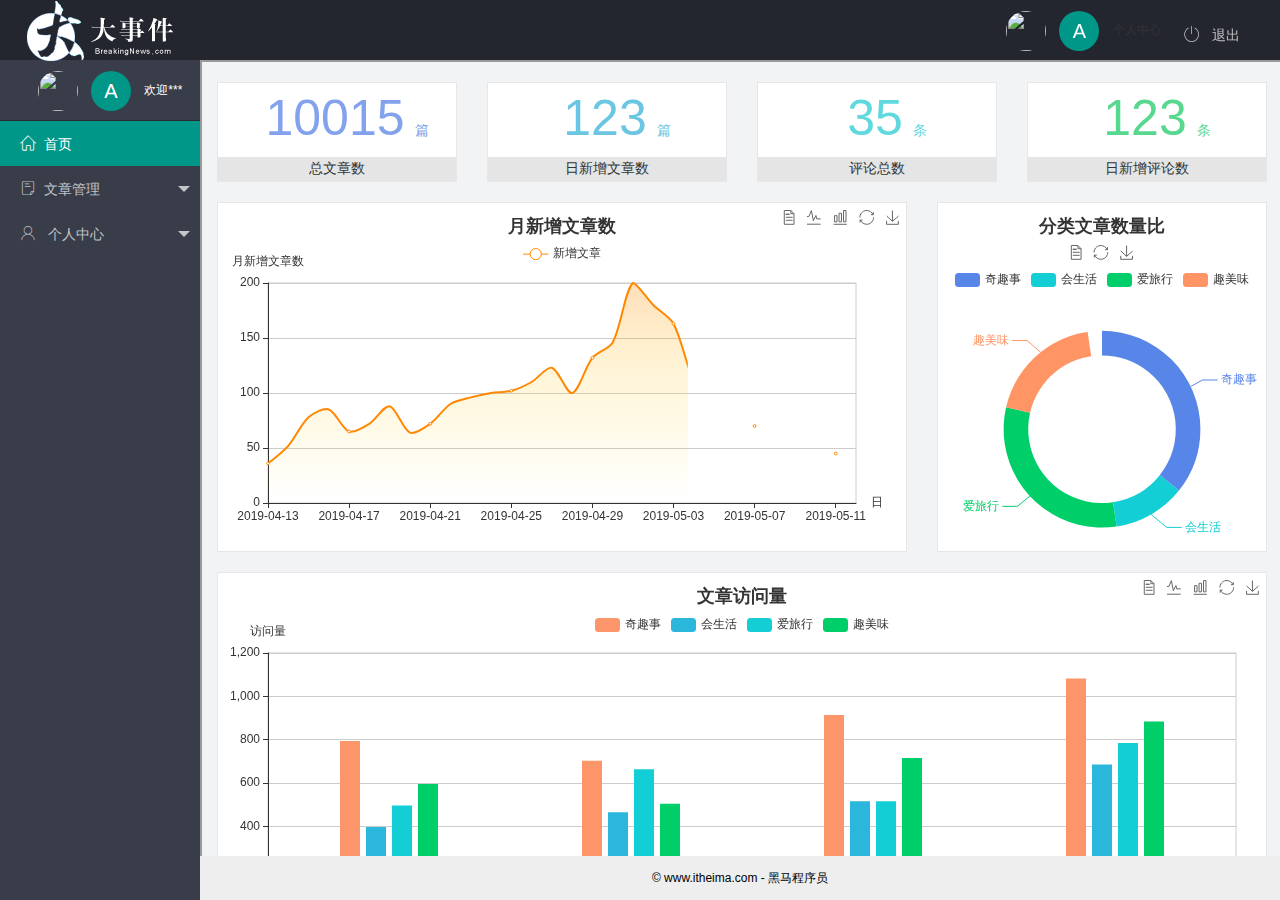
==== commit 5ce4c946: "上传" ====
--- a/index.html
+++ b/index.html
@@ -4,88 +4,113 @@
 <head>
     <meta charset="UTF-8">
     <meta name="viewport" content="width=device-width, initial-scale=1.0">
-    <title>Document</title>
+    <title>后台主页</title>
     <link rel="stylesheet" href="/assets/lib/layui/css/layui.css">
+    <link rel="stylesheet" href="/assets/css/index.css">
+    <!-- 导入第三方图标库 -->
+    <link rel="stylesheet" href="/assets/fonts/iconfont.css">
 
 </head>
 
 <body class="layui-layout-body">
     <div class="layui-layout layui-layout-admin">
         <div class="layui-header">
-            <div class="layui-logo">layui 后台布局</div>
+            <div class="layui-logo">
+                <img src="/assets//images/logo.png" alt="">
+            </div>
             <!-- 头部区域（可配合layui已有的水平导航） -->
-            <ul class="layui-nav layui-layout-left">
-                <li class="layui-nav-item"><a href="">控制台</a></li>
-                <li class="layui-nav-item"><a href="">商品管理</a></li>
-                <li class="layui-nav-item"><a href="">用户</a></li>
-                <li class="layui-nav-item">
-                    <a href="javascript:;">其它系统</a>
-                    <dl class="layui-nav-child">
-                        <dd><a href="">邮件管理</a></dd>
-                        <dd><a href="">消息管理</a></dd>
-                        <dd><a href="">授权管理</a></dd>
-                    </dl>
+            <ul class="layui-nav layui-layout-right">
+                <li class="layui-nav-item"></li>
+
+                <a href="javascript:;" class="userinfo">
+                    <img src="http://t.cn/RCzsdCq" class="layui-nav-img">
+                    <span class="text-avatar">A</span> 个人中心
+                </a>
+                <dl class="layui-nav-child">
+                    <dd><a href="">基本资料</a></dd>
+                    <dd><a href="">更换头像</a></dd>
+                    <dd><a href="">重置密码</a></dd>
+                </dl>
                 </li>
-            </ul>
-            <ul class="layui-nav layui-layout-right">
-                <li class="layui-nav-item">
-                    <a href="javascript:;">
-                        <img src="http://t.cn/RCzsdCq" class="layui-nav-img"> 贤心
-                    </a>
-                    <dl class="layui-nav-child">
-                        <dd><a href="">基本资料</a></dd>
-                        <dd><a href="">安全设置</a></dd>
-                    </dl>
-                </li>
-                <li class="layui-nav-item"><a href="">退了</a></li>
+                <li class="layui-nav-item"><a href="javascript:;" id="btnLogout"><span class="iconfont icon-tuichu"></span> 退出</a></li>
             </ul>
         </div>
 
         <div class="layui-side layui-bg-black">
             <div class="layui-side-scroll">
+                <!-- 左侧区域的用户信息 -->
+                <div class="userinfo">
+                    <img src="http://t.cn/RCzsdCq" class="layui-nav-img" alt="">
+                    <span class="text-avatar">A</span>
+                    <span id="welcome">欢迎***</span>
+                </div>
                 <!-- 左侧导航区域（可配合layui已有的垂直导航） -->
-                <ul class="layui-nav layui-nav-tree" lay-filter="test">
-                    <li class="layui-nav-item layui-nav-itemed">
-                        <a class="" href="javascript:;">所有商品</a>
+                <ul class="layui-nav layui-nav-tree" lay-shrink="all">
+                    <li class="layui-nav-item layui-this">
+                        <a href="/home/dashboard.html" target="ifr">
+                            <span class="iconfont icon-home"></span>首页</a>
+                    </li>
+                    <li class="layui-nav-item">
+                        <a class="" href="javascript:;"><span class="iconfont icon-16"></span>文章管理</a>
                         <dl class="layui-nav-child">
-                            <dd><a href="javascript:;">列表一</a></dd>
-                            <dd><a href="javascript:;">列表二</a></dd>
-                            <dd><a href="javascript:;">列表三</a></dd>
-                            <dd><a href="">超链接</a></dd>
+                            <dd>
+                                <a href="javascript:;">
+                                    <i class="layui-icon layui-icon-app"></i>文章类别</a>
+                            </dd>
+                            <dd>
+                                <a href="javascript:;">
+                                    <i class="layui-icon layui-icon-app"></i>文章列表</a>
+                            </dd>
+                            <dd>
+                                <a href="javascript:;">
+                                    <i class="layui-icon layui-icon-app"></i>发布文章</a>
+                            </dd>
+
                         </dl>
                     </li>
                     <li class="layui-nav-item">
-                        <a href="javascript:;">解决方案</a>
+                        <a href="javascript:;">
+                            <span class="iconfont icon-user"></span> 个人中心
+                        </a>
                         <dl class="layui-nav-child">
-                            <dd><a href="javascript:;">列表一</a></dd>
-                            <dd><a href="javascript:;">列表二</a></dd>
-                            <dd><a href="">超链接</a></dd>
+                            <dd>
+                                <a href="javascript:;">
+                                    <i class="layui-icon layui-icon-app"></i>基本资料</a>
+                            </dd>
+                            <dd>
+                                <a href="javascript:;">
+                                    <i class="layui-icon layui-icon-app"></i>更换头像</a>
+                            </dd>
+                            <dd><a href="javascript:;"><i class="layui-icon layui-icon-app"></i>重置密码</a></dd>
+
                         </dl>
                     </li>
-                    <li class="layui-nav-item"><a href="">云市场</a></li>
-                    <li class="layui-nav-item"><a href="">发布商品</a></li>
+
+
                 </ul>
             </div>
         </div>
 
         <div class="layui-body">
             <!-- 内容主体区域 -->
-            <div style="padding: 15px;">内容主体区域</div>
+            <!-- <div style="padding: 15px;"> -->
+            <iframe name="ifr" id="ifr" src="/home/dashboard.html" frameborder="1"></iframe>
+            <!-- </div> -->
         </div>
 
         <div class="layui-footer">
             <!-- 底部固定区域 -->
-            © layui.com - 底部固定区域
+            © www.itheima.com - 黑马程序员
         </div>
     </div>
-    <script src="../src/layui.js"></script>
-    <script>
-        //JavaScript代码区域
-        layui.use('element', function() {
-            var element = layui.element;
 
-        });
-    </script>
+    <!-- 导入layui的js文件 -->
+    <script src="/assets/lib/layui/layui.all.js"></script>
+    <script src="/assets/lib/jquery.js"></script>
+    <!-- 导入baseApi -->
+    <script src="/assets/js/baseAPI.js"></script>
+    <!-- 导入jQuery -->
+    <script src="/assets/js/index.js"></script>
 </body>
 
 </html>--- a/assets/css/index.css
+++ b/assets/css/index.css
@@ -0,0 +1,63 @@
+.layui-footer {
+    text-align: center;
+    font-size: 12px;
+}
+
+.iconfont {
+    margin-right: 8px;
+}
+
+.layui-icon {
+    margin-right: 8px;
+    margin-left: 20px;
+}
+
+#ifr {
+    width: 100%;
+    height: 100%;
+}
+
+.layui-body {
+    /* 隐藏内容区滚动条 */
+    overflow: hidden;
+}
+
+a {
+    transition: none!important;
+}
+
+
+/* 用户区样式 */
+
+.userinfo {
+    height: 60px;
+    line-height: 60px;
+    text-align: center;
+    font-size: 12px;
+    user-select: none;
+}
+
+.layui-side-scroll .userinfo {
+    border-bottom: 1px solid #282b33;
+}
+
+.layui-nav-img {
+    width: 40px;
+    height: 40px;
+}
+
+.text-avatar {
+    display: inline-block;
+    /* 既能成行显示 还能设置宽高 */
+    width: 40px;
+    height: 40px;
+    background-color: #009688;
+    border-radius: 50%;
+    line-height: 40px;
+    text-align: center;
+    font-size: 20px;
+    color: #fff;
+    position: relative;
+    top: 4px;
+    margin-right: 10px;
+}--- a/assets/fonts/iconfont.css
+++ b/assets/fonts/iconfont.css
@@ -0,0 +1,37 @@
+@font-face {font-family: "iconfont";
+  src: url('iconfont.eot?t=1576139966484'); /* IE9 */
+  src: url('iconfont.eot?t=1576139966484#iefix') format('embedded-opentype'), /* IE6-IE8 */
+  url('[data-uri]') format('woff2'),
+  url('iconfont.woff?t=1576139966484') format('woff'),
+  url('iconfont.ttf?t=1576139966484') format('truetype'), /* chrome, firefox, opera, Safari, Android, iOS 4.2+ */
+  url('iconfont.svg?t=1576139966484#iconfont') format('svg'); /* iOS 4.1- */
+}
+
+.iconfont {
+  font-family: "iconfont" !important;
+  font-size: 16px;
+  font-style: normal;
+  -webkit-font-smoothing: antialiased;
+  -moz-osx-font-smoothing: grayscale;
+}
+
+.icon-home:before {
+  content: "\e6a9";
+}
+
+.icon-user:before {
+  content: "\e614";
+}
+
+.icon-pinglun:before {
+  content: "\e616";
+}
+
+.icon-tuichu:before {
+  content: "\e865";
+}
+
+.icon-16:before {
+  content: "\e615";
+}
+
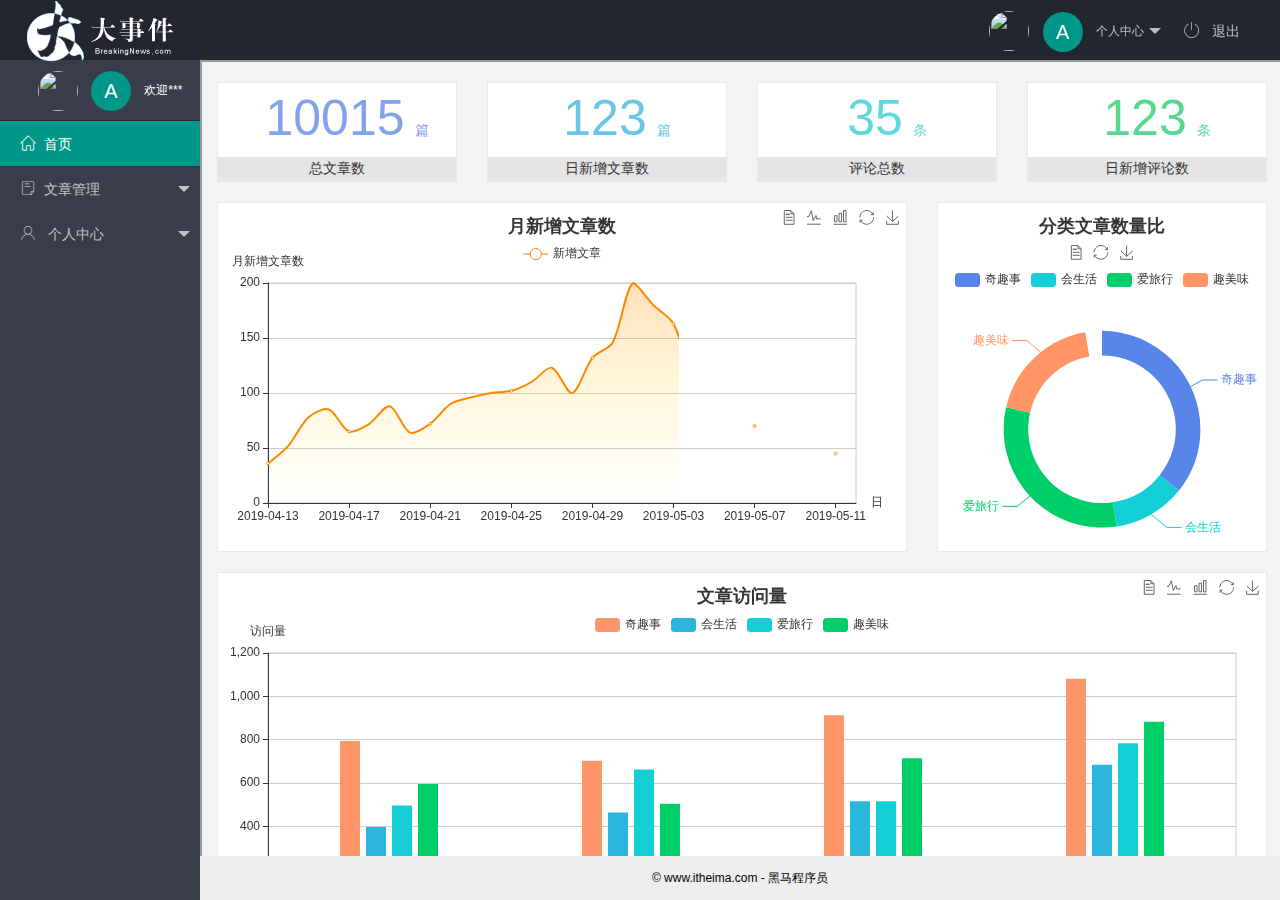
==== commit 5be2c401: "完成个人中心所有功能" ====
--- a/index.html
+++ b/index.html
@@ -20,17 +20,17 @@
             </div>
             <!-- 头部区域（可配合layui已有的水平导航） -->
             <ul class="layui-nav layui-layout-right">
-                <li class="layui-nav-item"></li>
+                <li class="layui-nav-item">
 
-                <a href="javascript:;" class="userinfo">
-                    <img src="http://t.cn/RCzsdCq" class="layui-nav-img">
-                    <span class="text-avatar">A</span> 个人中心
-                </a>
-                <dl class="layui-nav-child">
-                    <dd><a href="">基本资料</a></dd>
-                    <dd><a href="">更换头像</a></dd>
-                    <dd><a href="">重置密码</a></dd>
-                </dl>
+                    <a href="javascript:;" class="userinfo">
+                        <img src="http://t.cn/RCzsdCq" class="layui-nav-img">
+                        <span class="text-avatar">A</span> 个人中心
+                    </a>
+                    <dl class="layui-nav-child">
+                        <dd><a href="/user/user_info.html" target="ifr">基本资料</a></dd>
+                        <dd><a href="/user/user_avatar.html" target="ifr">更换头像</a></dd>
+                        <dd><a href="/user/user_pwd.html" target="ifr">重置密码</a></dd>
+                    </dl>
                 </li>
                 <li class="layui-nav-item"><a href="javascript:;" id="btnLogout"><span class="iconfont icon-tuichu"></span> 退出</a></li>
             </ul>
@@ -74,14 +74,14 @@
                         </a>
                         <dl class="layui-nav-child">
                             <dd>
-                                <a href="javascript:;">
-                                    <i class="layui-icon layui-icon-app"></i>基本资料</a>
+                                <a href="/user/user_info.html" target="ifr"><i class="layui-icon layui-icon-app"></i>基本资料</a>
+
                             </dd>
                             <dd>
-                                <a href="javascript:;">
+                                <a href="/user/user_avatar.html" target="ifr">
                                     <i class="layui-icon layui-icon-app"></i>更换头像</a>
                             </dd>
-                            <dd><a href="javascript:;"><i class="layui-icon layui-icon-app"></i>重置密码</a></dd>
+                            <dd><a href="/user/user_pwd.html" target="ifr"><i class="layui-icon layui-icon-app"></i>重置密码</a></dd>
 
                         </dl>
                     </li>
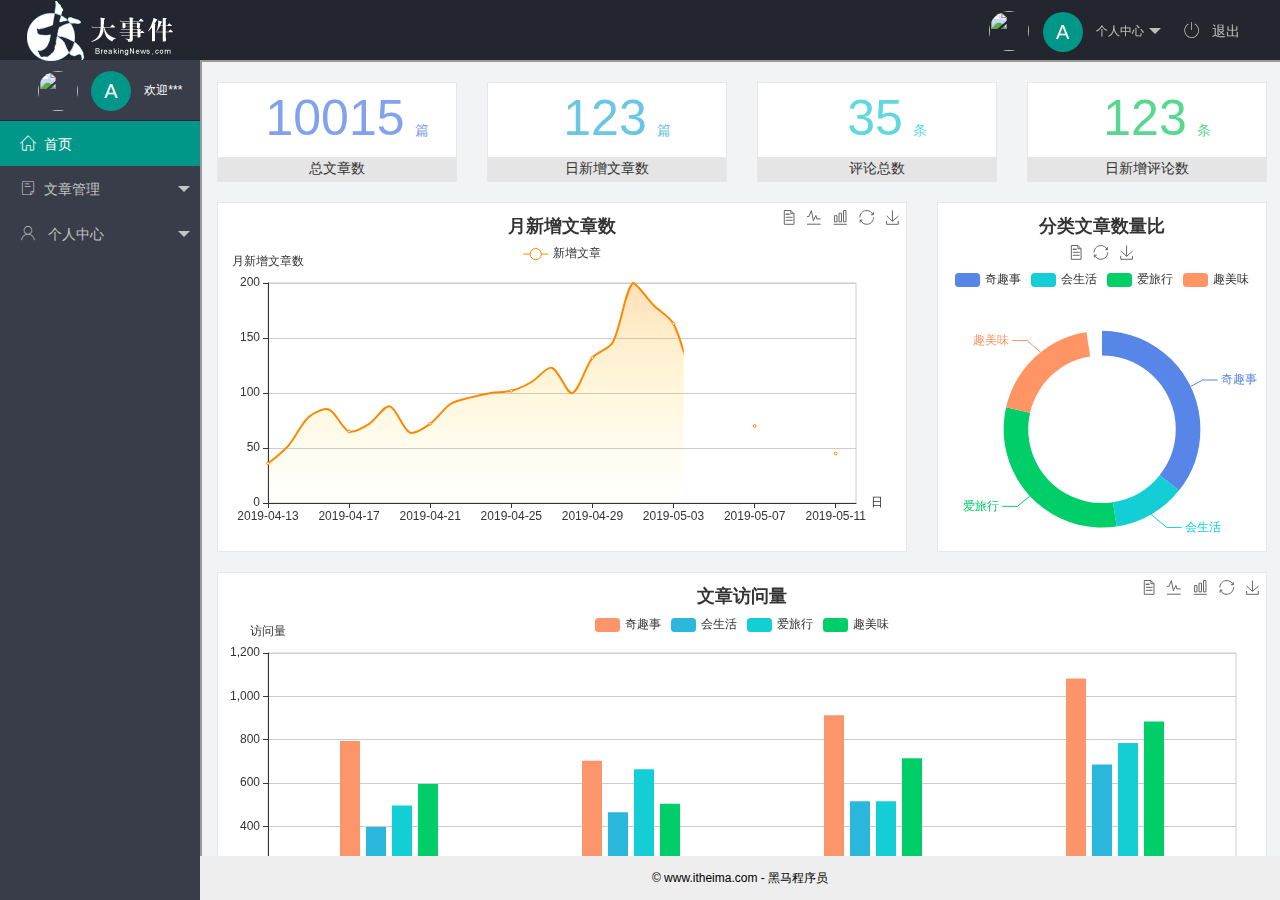
==== commit af77a1a3: "文章管理模块上传成功" ====
--- a/index.html
+++ b/index.html
@@ -54,15 +54,15 @@
                         <a class="" href="javascript:;"><span class="iconfont icon-16"></span>文章管理</a>
                         <dl class="layui-nav-child">
                             <dd>
-                                <a href="javascript:;">
+                                <a href="/article/art_cate.html" target="ifr">
                                     <i class="layui-icon layui-icon-app"></i>文章类别</a>
                             </dd>
                             <dd>
-                                <a href="javascript:;">
+                                <a href="/article/art_list.html" target="ifr">
                                     <i class="layui-icon layui-icon-app"></i>文章列表</a>
                             </dd>
                             <dd>
-                                <a href="javascript:;">
+                                <a href="/article/art_pub.html" target="ifr">
                                     <i class="layui-icon layui-icon-app"></i>发布文章</a>
                             </dd>
 
